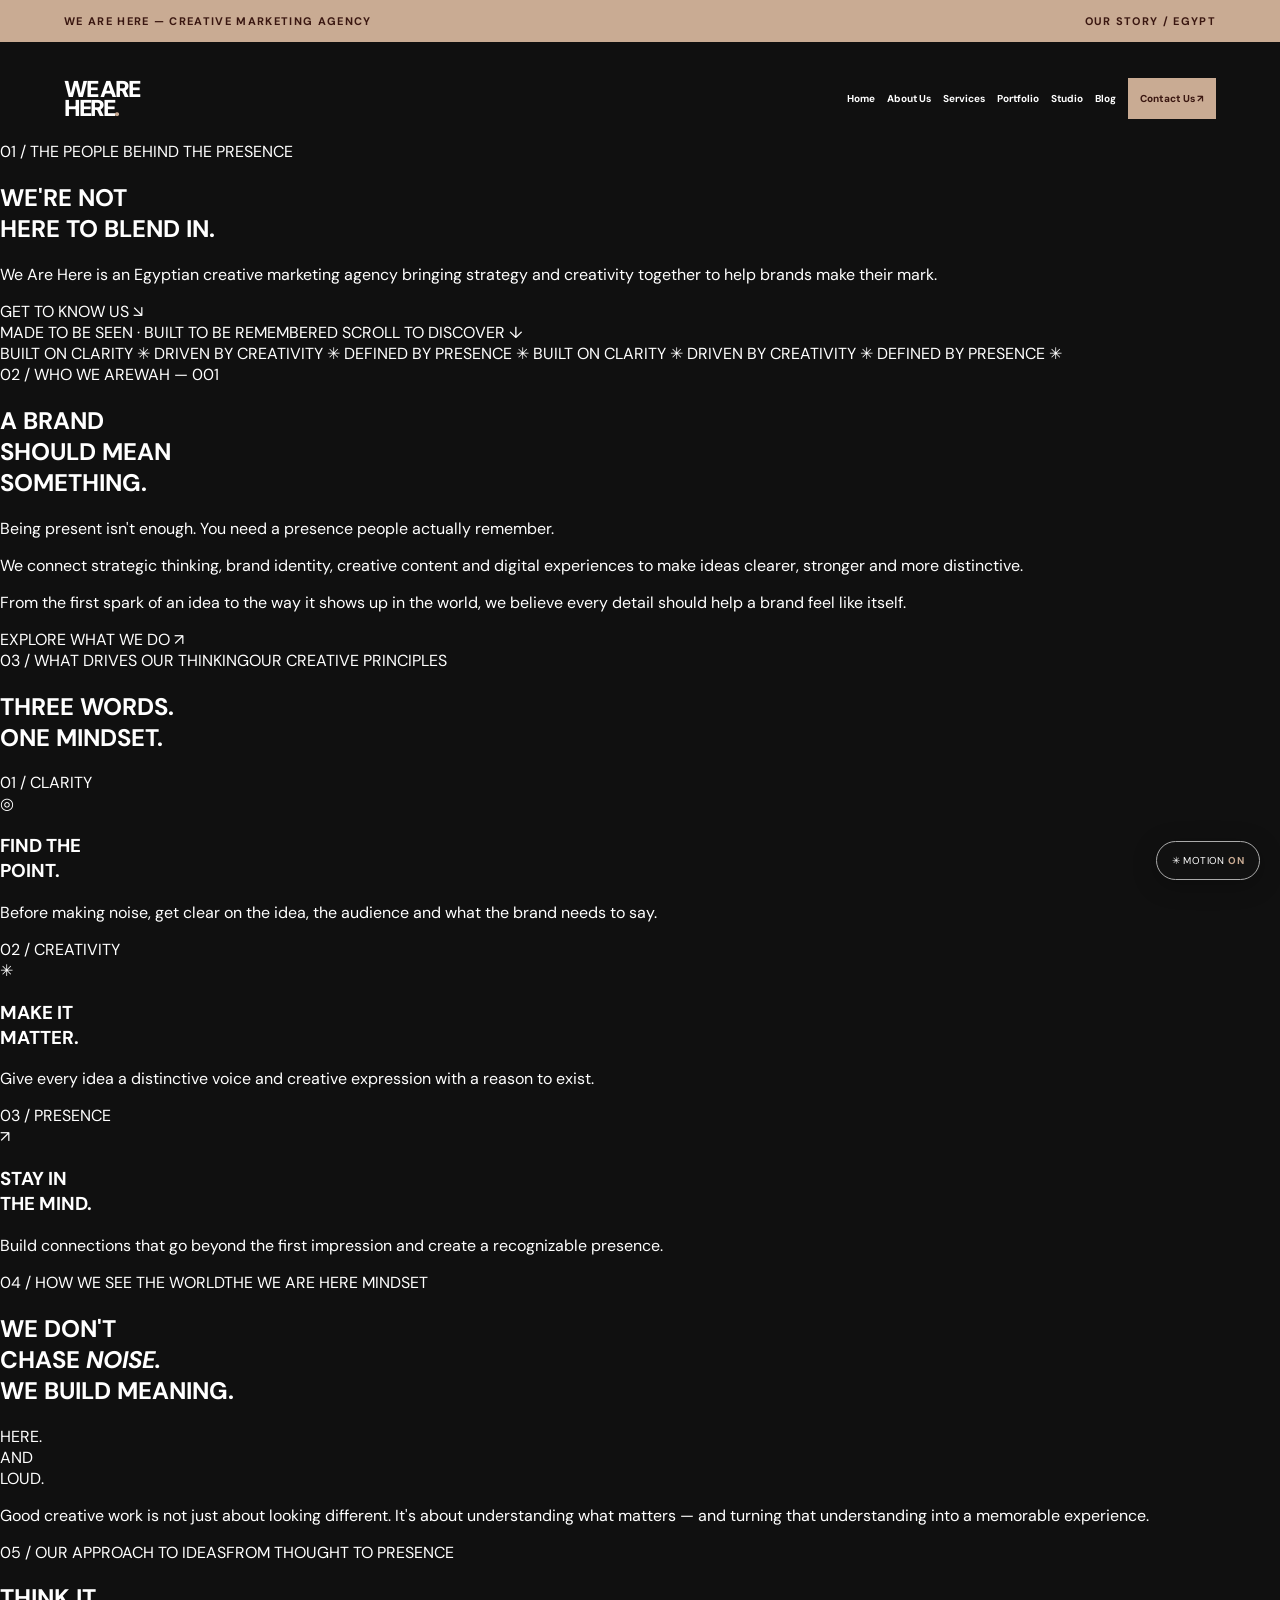
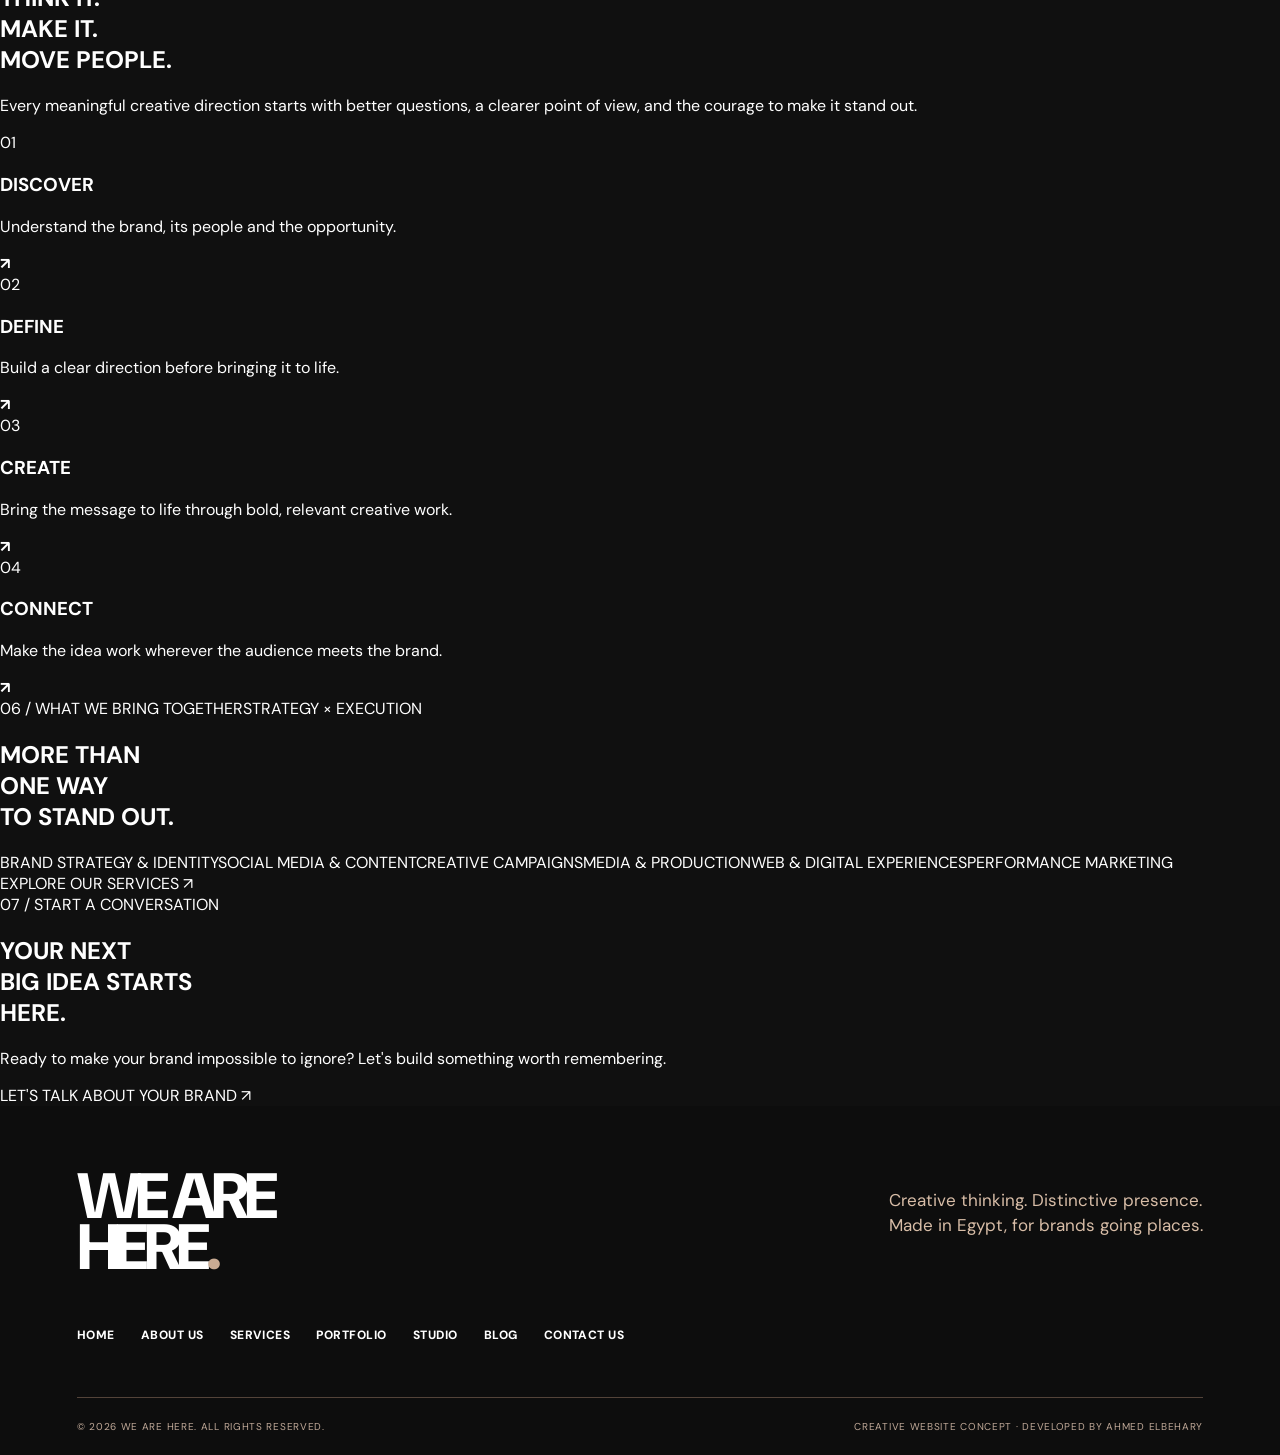
==== about.html @ d87ea589 "Create dedicated Bold About Us page with editorial story and clear calls to action" ====
<!doctype html>
<html lang="en">
<head>
 <meta charset="utf-8">
 <meta name="viewport" content="width=device-width,initial-scale=1">
 <meta name="theme-color" content="#3A1711">
 <meta name="description" content="Meet We Are Here, an Egyptian creative marketing agency built on clarity, driven by creativity and defined by presence. Discover our thinking and approach.">
 <meta property="og:type" content="website">
 <meta property="og:title" content="About We Are Here — Built to Make a Mark">
 <meta property="og:description" content="Ideas with clarity. Creativity with purpose. Presence that lasts.">
 <title>About Us — We Are Here Creative Agency</title>
 <link rel="canonical" href="https://ahmedelbehary-dev.github.io/we-are-here-concepts/about.html">
 <link rel="preconnect" href="https://fonts.googleapis.com">
 <link rel="preconnect" href="https://fonts.gstatic.com" crossorigin>
 <link href="https://fonts.googleapis.com/css2?family=Archivo+Black&family=DM+Sans:wght@400;500;600;700;800&family=Space+Grotesk:wght@400;500;600;700&display=swap" rel="stylesheet">
 <link rel="stylesheet" href="./style.css">
 <link rel="stylesheet" href="./brand.css">
 <link rel="stylesheet" href="./about.css">
</head>
<body>
 <main class="page b about-page" id="top">
  <div class="conceptbar"><span>WE ARE HERE — CREATIVE MARKETING AGENCY</span><span>OUR STORY / EGYPT</span></div>
  <nav class="site-nav" aria-label="Main navigation">
   <a class="wordmark" href="./" aria-label="We Are Here home">WE ARE<br>HERE<span>.</span></a>
   <button class="nav-toggle" type="button" aria-controls="primary-links" aria-expanded="false" aria-label="Open menu"><span></span><span></span><span></span></button>
   <div class="links" id="primary-links">
    <a href="./">Home</a><a class="active" aria-current="page" href="./about.html">About Us</a><a href="./#services">Services</a><a href="./#portfolio">Portfolio</a><a href="./#studio">Studio</a><a href="./#blog">Blog</a><a class="cta" href="./#contact">Contact Us ↗</a>
   </div>
  </nav>
  <section class="about-hero" aria-labelledby="about-heading">
   <div class="about-hero-noise" aria-hidden="true"></div>
   <div class="about-hero-orbit" aria-hidden="true"></div>
   <div class="about-hero-content">
    <span class="about-eyebrow">01 / THE PEOPLE BEHIND THE PRESENCE</span>
    <h1 id="about-heading">WE'RE NOT<br>HERE TO <span>BLEND IN.</span></h1>
    <div class="about-hero-foot"><p>We Are Here is an Egyptian creative marketing agency bringing strategy and creativity together to help brands make their mark.</p><a class="about-btn about-btn-dark" href="#who-we-are">GET TO KNOW US <span>↘</span></a></div>
   </div>
   <span class="about-side-note" aria-hidden="true">MADE TO BE SEEN · BUILT TO BE REMEMBERED</span>
   <span class="about-hero-scroll">SCROLL TO DISCOVER ↓</span>
  </section>
  <div class="about-marquee" aria-hidden="true"><div>BUILT ON CLARITY <span>✳</span> DRIVEN BY CREATIVITY <span>✳</span> DEFINED BY PRESENCE <span>✳</span> BUILT ON CLARITY <span>✳</span> DRIVEN BY CREATIVITY <span>✳</span> DEFINED BY PRESENCE <span>✳</span></div></div>
  <section class="about-intro about-pad" id="who-we-are" aria-labelledby="intro-heading">
   <div class="about-section-head"><span class="about-kicker">02 / WHO WE ARE</span><span class="about-index">WAH — 001</span></div>
   <div class="about-intro-grid">
    <h2 class="about-display about-reveal" id="intro-heading">A BRAND<br>SHOULD <span>MEAN</span><br>SOMETHING.</h2>
    <div class="about-intro-copy about-reveal">
     <p class="about-lead">Being present isn't enough. You need a presence people actually remember.</p>
     <p>We connect strategic thinking, brand identity, creative content and digital experiences to make ideas clearer, stronger and more distinctive.</p>
     <p>From the first spark of an idea to the way it shows up in the world, we believe every detail should help a brand feel like itself.</p>
     <a class="about-text-link" href="./#services">EXPLORE WHAT WE DO ↗</a>
    </div>
   </div>
  </section>
  <section class="about-values about-pad" aria-labelledby="values-heading">
   <div class="about-section-head"><span class="about-kicker">03 / WHAT DRIVES OUR THINKING</span><span class="about-index">OUR CREATIVE PRINCIPLES</span></div>
   <h2 class="about-display about-reveal" id="values-heading">THREE WORDS.<br><span>ONE MINDSET.</span></h2>
   <div class="about-values-grid">
    <article class="about-value about-reveal"><span class="about-value-num">01 / CLARITY</span><div class="about-value-symbol" aria-hidden="true">◎</div><h3>FIND THE<br>POINT.</h3><p>Before making noise, get clear on the idea, the audience and what the brand needs to say.</p></article>
    <article class="about-value about-reveal"><span class="about-value-num">02 / CREATIVITY</span><div class="about-value-symbol" aria-hidden="true">✳</div><h3>MAKE IT<br>MATTER.</h3><p>Give every idea a distinctive voice and creative expression with a reason to exist.</p></article>
    <article class="about-value about-reveal"><span class="about-value-num">03 / PRESENCE</span><div class="about-value-symbol" aria-hidden="true">↗</div><h3>STAY IN<br>THE MIND.</h3><p>Build connections that go beyond the first impression and create a recognizable presence.</p></article>
   </div>
  </section>
  <section class="about-statement about-pad" aria-labelledby="statement-heading">
   <div class="about-section-head"><span class="about-kicker">04 / HOW WE SEE THE WORLD</span><span class="about-index">THE WE ARE HERE MINDSET</span></div>
   <h2 class="about-display about-reveal" id="statement-heading">WE DON'T<br>CHASE <em>NOISE.</em><br>WE BUILD <span>MEANING.</span></h2>
   <div class="about-statement-bottom"><span class="about-statement-stamp" aria-hidden="true">HERE.<br>AND<br>LOUD.</span><p>Good creative work is not just about looking different. It's about understanding what matters — and turning that understanding into a memorable experience.</p></div>
  </section>
  <section class="about-approach about-pad" aria-labelledby="approach-heading">
   <div class="about-section-head"><span class="about-kicker">05 / OUR APPROACH TO IDEAS</span><span class="about-index">FROM THOUGHT TO PRESENCE</span></div>
   <div class="about-approach-top"><h2 class="about-display about-reveal" id="approach-heading">THINK IT.<br><span>MAKE IT.</span><br>MOVE PEOPLE.</h2><p class="about-reveal">Every meaningful creative direction starts with better questions, a clearer point of view, and the courage to make it stand out.</p></div>
   <div class="about-steps">
    <div class="about-step about-reveal"><span>01</span><h3>DISCOVER</h3><p>Understand the brand, its people and the opportunity.</p><b aria-hidden="true">↗</b></div>
    <div class="about-step about-reveal"><span>02</span><h3>DEFINE</h3><p>Build a clear direction before bringing it to life.</p><b aria-hidden="true">↗</b></div>
    <div class="about-step about-reveal"><span>03</span><h3>CREATE</h3><p>Bring the message to life through bold, relevant creative work.</p><b aria-hidden="true">↗</b></div>
    <div class="about-step about-reveal"><span>04</span><h3>CONNECT</h3><p>Make the idea work wherever the audience meets the brand.</p><b aria-hidden="true">↗</b></div>
   </div>
  </section>
  <section class="about-offer about-pad" aria-labelledby="offer-heading">
   <div class="about-section-head"><span class="about-kicker">06 / WHAT WE BRING TOGETHER</span><span class="about-index">STRATEGY × EXECUTION</span></div>
   <h2 class="about-display about-reveal" id="offer-heading">MORE THAN<br><span>ONE WAY</span><br>TO STAND OUT.</h2>
   <div class="about-services-list"><span>BRAND STRATEGY & IDENTITY</span><span>SOCIAL MEDIA & CONTENT</span><span>CREATIVE CAMPAIGNS</span><span>MEDIA & PRODUCTION</span><span>WEB & DIGITAL EXPERIENCES</span><span>PERFORMANCE MARKETING</span></div>
   <a class="about-text-link" href="./#services">EXPLORE OUR SERVICES ↗</a>
  </section>
  <section class="about-contact" id="contact" aria-labelledby="contact-heading">
   <span class="about-kicker">07 / START A CONVERSATION</span>
   <h2 class="about-display about-reveal" id="contact-heading">YOUR NEXT<br>BIG IDEA <span>STARTS</span><br>HERE.</h2>
   <p>Ready to make your brand impossible to ignore? Let's build something worth remembering.</p>
   <a class="about-btn" href="./#contact">LET'S TALK ABOUT YOUR BRAND ↗</a>
  </section>
  <footer class="site-footer">
   <div class="footer-top"><a class="wordmark" href="./">WE ARE<br>HERE<span>.</span></a><p>Creative thinking. Distinctive presence.<br>Made in Egypt, for brands going places.</p></div>
   <div class="footer-links"><a href="./">Home</a><a href="./about.html">About Us</a><a href="./#services">Services</a><a href="./#portfolio">Portfolio</a><a href="./#studio">Studio</a><a href="./#blog">Blog</a><a href="./#contact">Contact Us</a></div>
   <div class="footer-bottom"><span>© 2026 WE ARE HERE. ALL RIGHTS RESERVED.</span><span>CREATIVE WEBSITE CONCEPT · DEVELOPED BY AHMED ELBEHARY</span></div>
  </footer>
 </main>
 <div id="about-progress" aria-hidden="true"></div>
 <button class="presenter about-motion" id="motion" type="button" aria-pressed="true">✳ MOTION <strong>ON</strong></button>
 <script type="module" src="./about.js"></script>
</body>
</html>
---- style.css ----
:root{font-family:'DM Sans',sans-serif;color:#121212;background:#e9e9e5;scroll-behavior:smooth}*{box-sizing:border-box}body{margin:0;overflow-x:hidden}button,a{font:inherit}button{cursor:pointer}a{color:inherit;text-decoration:none}::selection{background:#b8ff42;color:#121212}.switcher{position:fixed;z-index:100;top:16px;left:50%;transform:translateX(-50%);display:flex;align-items:center;gap:5px;padding:6px;background:rgba(10,10,10,.88);color:white;border:1px solid rgba(255,255,255,.15);box-shadow:0 12px 40px #0004;border-radius:999px;backdrop-filter:blur(18px);max-width:calc(100% - 18px)}.switcher button{border:0;background:transparent;color:#d9d9d9;border-radius:50px;padding:11px 16px;font-size:12px;font-weight:700;white-space:nowrap;transition:all .3s}.switcher button.active{background:#c1ff5a;color:#111}.switcher .label{font-size:10px;letter-spacing:.08em;padding:0 12px;color:#aaa;border-right:1px solid #555}.intro{position:fixed;z-index:200;inset:0;background:#101010;color:#fff;display:flex;align-items:center;justify-content:center;flex-direction:column;gap:15px;animation:introExit .7s ease 1.5s forwards;pointer-events:none}.intro strong{font:clamp(32px,7vw,90px) 'Archivo Black';letter-spacing:-.08em;animation:introPop 1s both}.intro small{letter-spacing:.4em;font-size:10px}@keyframes introPop{from{transform:scale(.65);filter:blur(20px);opacity:0}to{transform:scale(1);filter:blur(0);opacity:1}}@keyframes introExit{to{opacity:0;visibility:hidden}}.page{min-height:100vh;overflow:hidden}.conceptbar{display:flex;justify-content:space-between;gap:12px;align-items:center;padding:14px 5%;font-size:11px;letter-spacing:.12em;font-weight:700}.page nav{display:flex;align-items:center;justify-content:space-between;padding:36px 5% 22px;position:relative;z-index:4}.wordmark{font-weight:900;line-height:.82;letter-spacing:-.085em;font-size:23px}.links{display:flex;gap:28px;align-items:center;font-size:12px;font-weight:700}.links a:hover{text-decoration:underline;text-underline-offset:6px}.cta{display:inline-flex;align-items:center;justify-content:center;border:1px solid currentColor;padding:15px 22px;font-size:12px;font-weight:800;gap:30px;transition:transform .25s,background .25s,color .25s}.cta:hover{transform:translateY(-4px)}.tag{font-weight:800;font-size:11px;letter-spacing:.15em;text-transform:uppercase}.scrollnote{font-size:11px;font-weight:700;letter-spacing:.16em}.reveal{opacity:0;transform:translateY(54px);transition:opacity .85s cubic-bezier(.2,.7,.2,1),transform .85s cubic-bezier(.2,.7,.2,1)}.reveal.visible{opacity:1;transform:translateY(0)}.section-pad{padding:95px 6%}.section-head{display:flex;align-items:end;justify-content:space-between;gap:25px;margin-bottom:45px}.section-head h2{margin:10px 0 0;font-size:clamp(40px,6.5vw,106px);line-height:.92;letter-spacing:-.07em}.cardpic{display:block;object-fit:cover;width:100%;height:100%;transition:transform .8s cubic-bezier(.2,.7,.2,1),filter .6s}.imagewrap{overflow:hidden;position:relative}.imagewrap:hover .cardpic{transform:scale(1.09)}.subline{font-size:clamp(16px,2vw,23px);line-height:1.5;max-width:620px}.concept-footer{display:flex;justify-content:space-between;align-items:center;flex-wrap:wrap;gap:12px;padding:25px 6%;font-size:11px;border-top:1px solid currentColor}.nextbox{display:flex;align-items:center;justify-content:space-between;gap:20px;padding:90px 6%;flex-wrap:wrap}.nextbox h2{font-size:clamp(44px,8vw,130px);letter-spacing:-.075em;line-height:.94;margin:0}.tilt{transition:transform .3s ease;transform-style:preserve-3d}.motion-note{padding:12px 16px;font-size:11px;letter-spacing:.02em}.cursor{pointer-events:none;position:fixed;z-index:90;width:22px;height:22px;border-radius:50%;border:1px solid;transform:translate(-50%,-50%);transition:width .2s,height .2s,background .2s;mix-blend-mode:difference;color:#fff;opacity:0}.cursor.on{opacity:1}.cursor.big{width:68px;height:68px;background:#fff3}.b{background:#111;color:white}.b .conceptbar{background:#bbff58;color:#121212}.b nav{background:#111}.b .hero{background:#bbff58;color:#101010;min-height:730px;position:relative;display:flex;align-items:center;justify-content:center;flex-direction:column;overflow:hidden;text-align:center;padding:100px 6% 85px}.b .eyebrow{font-size:12px;font-weight:800;letter-spacing:.3em;margin:0 0 35px}.b .hero h1{font-family:'Archivo Black';font-size:clamp(74px,15.1vw,265px);letter-spacing:-.105em;line-height:.76;margin:0;position:relative;z-index:2}.b .hero h1 span{display:block;transition:transform .2s;will-change:transform}.b .hero h1 span:nth-child(2){-webkit-text-stroke:3px #101010;color:transparent}.b .hero p{font-weight:700;font-size:clamp(14px,1.8vw,21px);margin:38px auto 25px;max-width:600px}.b .sticker{position:absolute;background:#101010;color:#bbff58;padding:18px 25px;transform:rotate(-17deg);font-weight:900;left:3%;top:26%;z-index:3;box-shadow:10px 10px 0 #fff}.b .circle{position:absolute;right:-4%;bottom:-19%;width:320px;height:320px;border:30px solid #111;border-radius:50%;animation:spin 22s linear infinite}.b .marquee{overflow:hidden;background:#fff;color:#111;padding:20px 0;white-space:nowrap;font:25px 'Archivo Black';transform:rotate(-1.5deg) scale(1.02);position:relative;z-index:3}.b .marquee .track{display:inline-block;animation:marquee 21s linear infinite}.b .marquee i{font-style:normal;color:#8da93f;padding:0 20px}.b .manifesto{min-height:530px;display:flex;flex-direction:column;justify-content:center}.b .manifesto h2{font:clamp(50px,9vw,145px)/.96 'Archivo Black';letter-spacing:-.085em;margin:20px 0 0}.b .lime{color:#bbff58}.b .workgrid{display:grid;grid-template-columns:1.15fr 1fr;gap:22px}.b .project{min-height:450px;position:relative;background:#333}.b .project:nth-child(2){margin-top:90px}.b .project .imagewrap{height:390px}.b .project h3{font-size:25px;margin:15px 0 5px}.b .project p{font-size:12px;color:#bbb}.b .project:nth-child(2) .imagewrap{background:#fd7642}.b .services{background:#bbff58;color:#111}.b .service{display:flex;align-items:center;border-bottom:2px solid #111;gap:25px;padding:30px 0;transition:padding .3s,background .3s}.b .service:hover{padding-left:30px;background:#111;color:#bbff58}.b .service span{font-size:13px}.b .service h3{font:clamp(30px,6vw,82px) 'Archivo Black';letter-spacing:-.075em;margin:0;flex:1}.b .service b{font-size:30px}.b .nextbox{background:#bbff58;color:#111}.b .cta{background:#111;color:#bbff58;border-color:#111}.b .cta:hover{background:white;color:#111}.p{background:#e8e2d8;color:#26231f}.p .conceptbar{background:#ded6c9}.p nav{padding-top:38px}.p .wordmark{font-family:'Playfair Display';font-weight:600;font-size:26px;letter-spacing:-.05em}.p .cta{border-radius:40px;background:#282724;color:#fff}.p .hero{min-height:790px;padding:80px 6%;position:relative;display:grid;grid-template-columns:1fr .87fr;align-items:center;gap:5vw}.p .hero .hero-copy{z-index:3}.p .hero h1{font:clamp(65px,9vw,150px)/.91 'Playfair Display';letter-spacing:-.075em;margin:24px 0}.p .hero h1 em{font-weight:500;color:#c35a35}.p .hero-art{position:relative;height:590px}.p .hero-art img{width:86%;height:85%;object-fit:cover;filter:saturate(.68);position:absolute;right:1%;top:6%;border-radius:48% 48% 2% 2%;animation:floaty 7s ease-in-out infinite}.p .hero-art .orb{position:absolute;width:190px;height:190px;border-radius:50%;background:#c4643c;left:-10%;bottom:0%;mix-blend-mode:multiply;animation:floaty 5s ease-in-out infinite reverse}.p .hero-art .outline{position:absolute;border:1px solid #9a624f;border-radius:50%;width:300px;height:300px;right:-3%;top:-4%}.p .hero p{max-width:390px;line-height:1.7}.p .section-head h2,.p .nextbox h2{font-family:'Playfair Display';font-weight:500;letter-spacing:-.055em}.p .services{background:#262521;color:#f4ece0}.p .servicegrid{display:grid;grid-template-columns:repeat(2,1fr);gap:1px;background:#777}.p .service{padding:65px 30px;background:#262521;min-height:250px;transition:background .35s}.p .service:hover{background:#54402f}.p .service span{color:#dd8d6b;font-size:12px}.p .service h3{font:clamp(36px,4vw,65px) 'Playfair Display';margin:35px 0 13px}.p .workgrid{display:grid;grid-template-columns:repeat(3,1fr);gap:20px}.p .project .imagewrap{height:440px}.p .project:nth-child(2){margin-top:75px}.p .project:nth-child(3){margin-top:145px}.p .project h3{font:34px 'Playfair Display';margin:15px 0 7px}.p .project p{font-size:12px;color:#765c51}.p .process{background:#d5c6b4}.p .steps{display:grid;grid-template-columns:repeat(4,1fr);gap:20px}.p .step{border-top:1px solid #5d5448;padding-top:20px}.p .step h3{font:36px 'Playfair Display'}.p .step p{font-size:13px;line-height:1.6}.p .nextbox{background:#292823;color:white}.p .nextbox h2 em{color:#d69d82}.p .nextbox .cta{background:#df916e;color:#201d19}.c{background:#f4f1df;color:#182fa6;font-family:'Space Grotesk',sans-serif}.c .conceptbar{background:#ff7b46;color:#1429a2}.c nav .wordmark{font-family:'Archivo Black';font-size:24px;transform:rotate(-4deg)}.c .cta{border-radius:50px;background:#ff7943;color:#1429a2;border:2px solid #1429a2;box-shadow:5px 5px 0 #1429a2}.c .hero{min-height:790px;position:relative;overflow:hidden;background:#f4f1df;display:flex;align-items:center;justify-content:center;flex-direction:column;padding:130px 5% 90px;text-align:center}.c .hero:before{content:'';position:absolute;width:500px;height:500px;background:#ff7643;border-radius:50%;top:5%;left:-11%;animation:floaty 8s ease-in-out infinite}.c .hero h1{position:relative;z-index:2;font:clamp(75px,12.5vw,225px)/.82 'Archivo Black';letter-spacing:-.105em;margin:0;transform:rotate(-3deg);text-shadow:9px 9px 0 #ffb548}.c .hero h1 span{color:#ff7541;text-shadow:8px 8px 0 #1429a2}.c .hero p{font-size:18px;max-width:500px;margin:42px 0;position:relative;z-index:2;font-weight:600}.c .blob{position:absolute;width:160px;height:160px;border-radius:45% 55% 60% 40%;background:#c4ff51;right:3%;top:19%;border:5px solid #1429a2;animation:wiggle 8s ease-in-out infinite}.c .burst{position:absolute;font-size:clamp(90px,12vw,200px);color:#fe7445;bottom:1%;right:10%;animation:spin 19s linear infinite}.c .marquee{background:#1429a2;color:#faffbd;white-space:nowrap;overflow:hidden;padding:20px 0;font:25px 'Archivo Black';transform:rotate(2deg) scale(1.03)}.c .marquee .track{display:inline-block;animation:marquee 15s linear infinite}.c .work{background:#ff7643}.c .section-head h2{font-family:'Archivo Black';font-size:clamp(48px,7vw,110px)}.c .workgrid{display:grid;grid-template-columns:repeat(2,1fr);gap:22px}.c .project{background:#f3edce;border:3px solid #172ca4;box-shadow:9px 9px 0 #172ca4;padding:12px;transition:transform .35s}.c .project:hover{transform:rotate(2deg) translateY(-8px)}.c .project:nth-child(2){margin-top:65px}.c .project .imagewrap{height:350px}.c .project h3{font-size:29px;margin:14px 4px 5px}.c .project p{font-size:12px;margin:4px}.c .services{background:#d1ff5c}.c .servicegrid{display:grid;grid-template-columns:repeat(3,1fr);gap:20px}.c .service{border:3px solid #1429a2;border-radius:150px 150px 22px 22px;min-height:300px;text-align:center;padding:55px 17px 22px;background:#faf1da;transition:transform .4s}.c .service:hover{transform:translateY(-20px) rotate(-4deg)}.c .service span{font-size:45px}.c .service h3{font:clamp(21px,3vw,36px) 'Archivo Black';letter-spacing:-.04em}.c .lab{background:#1429a2;color:#fff}.c .lab h2{font:clamp(45px,7vw,100px)/.94 'Archivo Black';letter-spacing:-.07em}.c .labtool{display:grid;grid-template-columns:1fr 1fr;gap:35px;align-items:center}.c .poster{display:flex;align-items:center;justify-content:center;aspect-ratio:1.15;background:#ff7541;color:#1429a2;border-radius:15px;border:8px solid #f8f2d3;font:clamp(30px,5vw,75px)/.9 'Archivo Black';text-align:center;transform:rotate(-4deg);transition:background .4s,color .4s,transform .5s}.c .poster:hover{transform:rotate(2deg) scale(1.03)}.c .palette{display:flex;gap:12px;flex-wrap:wrap}.c .palette button{width:46px;height:46px;border:3px solid white;border-radius:50%;box-shadow:0 0 0 1px #333}.c .nextbox{background:#ff7643}.c .nextbox h2{font-family:'Archivo Black'}.c .nextbox .cta{background:#1429a2;color:white;box-shadow:6px 6px 0 #fff}@keyframes spin{to{transform:rotate(360deg)}}@keyframes floaty{50%{transform:translateY(-25px) rotate(4deg)}}@keyframes wiggle{50%{transform:rotate(35deg) scale(1.1)}}@keyframes marquee{to{transform:translateX(-50%)}}.image-label{position:absolute;top:15px;left:15px;background:#fff;color:#111;padding:8px 12px;font-size:10px;font-weight:800;letter-spacing:.1em}.presenter{position:fixed;right:20px;bottom:20px;z-index:110;background:#111;color:#fff;padding:12px 15px;border:1px solid #aaa;border-radius:50px;font-size:10px;letter-spacing:.04em;box-shadow:0 5px 25px #0004}.presenter strong{color:#b8ff42}.reduced .reveal{opacity:1;transform:none}.reduced *{animation:none!important;transition:none!important}@media(max-width:750px){.switcher{top:8px}.switcher .label{display:none}.switcher button{font-size:10px;padding:10px 9px}.page nav{padding-top:75px}.links{gap:11px}.links a:not(.cta){display:none}.section-pad{padding:65px 5%}.section-head{display:block}.hero{min-height:620px!important}.b .hero{min-height:650px!important}.b .sticker{top:18%;left:4%;font-size:10px;padding:11px}.b .circle{width:160px;height:160px;border-width:15px}.b .workgrid,.c .workgrid,.p .workgrid,.p .hero,.c .labtool{grid-template-columns:1fr}.b .project:nth-child(2),.c .project:nth-child(2),.p .project:nth-child(2),.p .project:nth-child(3){margin-top:0}.b .project .imagewrap,.c .project .imagewrap{height:300px}.p .hero{padding-top:80px}.p .hero-art{height:360px}.p .hero-art img{left:10%;right:auto;width:80%}.p .servicegrid,.p .steps{grid-template-columns:1fr 1fr}.p .service{min-height:200px;padding:30px 15px}.p .project .imagewrap{height:290px}.c .servicegrid{grid-template-columns:1fr}.c .service{min-height:190px;border-radius:120px 120px 20px 20px}.c .hero:before{width:220px;height:220px}.c .burst{right:0;bottom:6%}.c .blob{width:95px;height:95px}.presenter{bottom:8px;right:8px;font-size:9px}.cursor{display:none}}@media(prefers-reduced-motion:reduce){*,*:before,*:after{scroll-behavior:auto!important;animation-duration:.01ms!important;animation-iteration-count:1!important;transition-duration:.01ms!important}.reveal{opacity:1;transform:none}.intro{display:none}}


/* 04 — Immersive Dimension */
.d{background:#070912;color:#f3f5ff;font-family:'Space Grotesk',sans-serif}.d .conceptbar{background:#bbf7ef;color:#0b1224}.d nav{position:relative;z-index:10}.d .wordmark{font-family:'Archivo Black';letter-spacing:-.08em}.d .cta{background:#bbf7ef;color:#09111c;border-color:#bbf7ef;border-radius:99px}.d .hero{min-height:810px;height:min(900px,92svh);position:relative;display:flex;align-items:center;padding:8% 7%;isolation:isolate;overflow:hidden;background:radial-gradient(ellipse at 70% 42%,#18315c 0%,#0b1022 40%,#070912 78%)}#dimension-canvas{position:absolute;inset:0;width:100%;height:100%;display:block;z-index:0;touch-action:pan-y}.dimension-glow{position:absolute;inset:0;z-index:1;pointer-events:none;background:linear-gradient(90deg,rgba(7,9,18,.92) 0%,rgba(7,9,18,.55) 41%,transparent 78%)}.dimension-copy{position:relative;z-index:2;max-width:900px;pointer-events:none}.dimension-copy .cta{pointer-events:auto}.d .hero h1{font:clamp(62px,9vw,160px)/.89 'Archivo Black',sans-serif;letter-spacing:-.09em;margin:24px 0;text-shadow:0 8px 40px #0007}.d .hero h1 em{font-style:normal;color:#bbf7ef}.d .hero h1 span{color:#b99cff}.d .hero p{font-size:clamp(15px,1.6vw,21px);line-height:1.5;max-width:470px;margin-bottom:32px;color:#c7d4e8}.dimension-hint{position:absolute;bottom:40px;right:6%;z-index:2;font-size:11px;letter-spacing:.16em;color:#c1d8ef}.dimension-hint span{font-size:25px}.dimension-ticker{overflow:hidden;white-space:nowrap;background:#bbf7ef;color:#08111b;padding:16px 0;font:22px 'Archivo Black'}.dimension-ticker .track{display:inline-block;animation:marquee 19s linear infinite}.dimension-statement{background:#b99cff;color:#0b1020;min-height:550px}.dimension-statement h2{font:clamp(55px,9vw,142px)/.93 'Archivo Black';letter-spacing:-.085em;margin:35px 0}.dimension-statement h2 i{color:#f4fffc;font-style:normal}.dimension-statement p{max-width:600px;font-size:22px}.d .section-head h2,.dimension-services h2{font:clamp(50px,8vw,120px)/.93 'Archivo Black';letter-spacing:-.075em}.dimension-work{display:grid;grid-template-columns:1fr 1fr;gap:30px}.dimension-card:nth-child(2){margin-top:100px}.dimension-card-art{height:440px;position:relative;overflow:hidden;border:1px solid #586e98;display:flex;flex-direction:column;justify-content:space-between;padding:30px;isolation:isolate}.art-one{background:radial-gradient(circle at 60% 45%,#7456bd,#162957 60%,#0b152f)}.art-two{background:radial-gradient(circle at 50% 45%,#7a72b0,#1b3450 65%,#0a1b2b)}.dimension-card-art>span{font-size:12px;letter-spacing:.2em}.dimension-card-art strong{font:clamp(35px,5vw,78px)/.92 'Archivo Black';letter-spacing:-.08em;z-index:2}.dimension-card h3{font-size:30px;margin-bottom:4px}.dimension-card p{color:#9faec7}.holo-orb{width:250px;height:250px;position:absolute;top:10%;right:5%;border-radius:40% 60% 55% 45%;background:conic-gradient(from 30deg,#bbf7ef,#a38df5,#ed99d8,#6cfff0,#bbf7ef);filter:drop-shadow(0 0 45px #b99cffaa);animation:dimension-float 7s ease-in-out infinite alternate}.holo-ring{width:280px;height:280px;position:absolute;right:7%;top:9%;border:40px ridge #bbf7ef;border-radius:50%;box-shadow:0 0 55px #9df8f5aa,inset 0 0 35px #a47dff;animation:dimension-turn 9s linear infinite}.dimension-services{background:#bbf7ef;color:#0b1325}.dimension-services h2{margin:35px 0 70px}.dimension-service-list>div{display:flex;align-items:center;gap:30px;border-top:2px solid #0b1325;padding:24px 0;font:clamp(20px,4vw,56px) 'Archivo Black';letter-spacing:-.055em;transition:padding .3s,background .3s}.dimension-service-list>div:hover{padding-left:25px;background:#a5d9d3}.dimension-service-list span{font:13px 'DM Sans'}.dimension-service-list b{margin-left:auto}.d .nextbox{background:#b99cff;color:#0b1325}.d .nextbox h2{font-family:'Archivo Black'}.d .nextbox .cta{background:#0b1325;color:#fff}.d .concept-footer{color:#b9c4d8}@keyframes dimension-float{to{transform:translateY(-40px) rotate(50deg) scale(1.1);border-radius:55% 45% 40% 60%}}@keyframes dimension-turn{to{transform:rotateY(360deg) rotateZ(360deg)}}@media(max-width:760px){.switcher{max-width:calc(100% - 8px);gap:0;padding:4px}.switcher button{padding:10px 7px;font-size:9px}.d .hero{height:auto;min-height:690px!important;padding:120px 6% 80px}.d .hero h1{font-size:clamp(53px,12vw,95px)}.dimension-glow{background:linear-gradient(90deg,#070912c9,transparent)}.dimension-hint{bottom:20px;left:6%;right:auto;font-size:9px}.dimension-work{grid-template-columns:1fr}.dimension-card:nth-child(2){margin-top:0}.dimension-card-art{height:340px}.dimension-statement p{font-size:17px}}@media(prefers-reduced-motion:reduce){.holo-orb,.holo-ring,.dimension-ticker .track{animation:none!important}}

/* Design Lab 05 link */
.switcher .lab-five{display:inline-flex;align-items:center;justify-content:center;border-radius:99px;padding:12px 15px;background:#ff91c3;color:#17103b;font-size:11px;font-weight:900;white-space:nowrap;text-decoration:none;transition:transform .2s,background .2s}.switcher .lab-five:hover{background:#e8ff65;transform:translateY(-2px)}@media(max-width:760px){.switcher{flex-wrap:wrap;border-radius:22px;justify-content:center}.switcher .lab-five{padding:9px 10px;font-size:9px}}
---- brand.css ----
/* WE ARE HERE / OFFICIAL BOLD DIRECTION — brand palette from supplied logo
   Black #000000 · Deep Brown #3A1711 · Warm Beige #C9AB93 · White #FFFFFF
   All inherited Bold typography, layout geometry and animation classes remain intact.
*/
:root{--brand-black:#000;--brand-brown:#3a1711;--brand-beige:#c9ab93;--brand-white:#fff}
html{scroll-padding-top:90px}
body{background:#101010}
.b{background:#101010;color:#fff}
.b .conceptbar{background:var(--brand-beige);color:var(--brand-brown)}
.b .wordmark span{color:var(--brand-beige)!important}
.b nav{position:relative;z-index:12;background:#101010}
.b .site-nav .links{gap:clamp(10px,1.5vw,27px)}
.b .site-nav .links>a:not(.cta){white-space:nowrap;font-size:clamp(10px,.81vw,13px)}
.b .site-nav .links>a:hover{color:var(--brand-beige)}
.b .site-nav .links>.cta{background:var(--brand-beige);color:var(--brand-brown);border-color:var(--brand-beige);white-space:nowrap;padding:14px 18px}
.b .site-nav .links>.cta:hover{color:#fff;background:var(--brand-brown);border-color:var(--brand-beige)}
.nav-toggle{display:none}
.b .hero{background:var(--brand-beige);color:var(--brand-brown)}
.b .hero h1{font-size:clamp(67px,13.1vw,245px);white-space:nowrap}
.b .hero h1>span{display:block}
.b .hero h1 span:nth-child(2){color:inherit;-webkit-text-stroke:0}
.b .hero h1>span:nth-child(2),.b .hero h1>span:nth-child(2) .motion-letter{color:transparent;-webkit-text-stroke:3px var(--brand-brown)}
.b .hero h1 .motion-letter{display:inline-block!important}
.b .hero .sticker{background:var(--brand-brown);color:var(--brand-beige);box-shadow:10px 10px 0 #fff}
.b .hero .circle{border-color:var(--brand-brown)}
.b .hero .cta{background:var(--brand-brown);color:var(--brand-beige);border-color:var(--brand-brown)}
.b .hero .cta:hover{color:var(--brand-brown);background:#fff}
.b .marquee{background:#fff;color:var(--brand-brown)}
.b .marquee i{color:var(--brand-beige)}
.b .lime{color:var(--brand-beige)}
.b .manifesto{min-height:560px}
.b .manifesto .subline{max-width:800px}
.section-link{margin-top:22px;display:inline-flex;align-self:flex-start;color:var(--brand-beige);border-bottom:1px solid;padding-bottom:7px;font-weight:800;font-size:12px;letter-spacing:.13em}
.b .portfolio-section{background:#111}
.b .portfolio-section .workgrid{grid-template-columns:1.15fr 1fr;row-gap:60px}
.b .portfolio-section .project{background:transparent;min-height:auto}
.b .project h3{color:#fff}
.b .project p{color:var(--brand-beige)}
.b .portfolio-note{color:#b7a49a;font-size:12px;margin-top:36px;letter-spacing:.02em}
.b .project .image-label{background:var(--brand-beige);color:var(--brand-brown)}
.b .services{background:var(--brand-beige);color:var(--brand-brown)}
.b .services .section-head .subline{max-width:420px}
.b .services .service{border-color:var(--brand-brown);display:grid;grid-template-columns:35px minmax(0,1fr) minmax(140px,260px) 40px;gap:18px;min-height:120px}
.b .services .service:hover{background:var(--brand-brown);color:var(--brand-beige);padding-left:22px}
.b .services .service h3{font-size:clamp(24px,4vw,62px)}
.b .services .service p{font-size:13px;font-weight:600;line-height:1.6;margin:0;max-width:245px}
.b .services .service b{font-size:25px;text-align:right}
.b .studio{background:#111;color:#fff;overflow:hidden}
.b .studio .section-head h2,.b .journal .section-head h2{font-family:'Archivo Black';font-size:clamp(43px,6.5vw,105px);line-height:.93;letter-spacing:-.075em}
.studio-grid{display:grid;grid-template-columns:1.22fr .78fr;gap:6%;align-items:center}
.studio-stage{background:var(--brand-beige);min-height:630px;display:flex;justify-content:center;flex-direction:column;position:relative;overflow:hidden;color:var(--brand-brown);padding:65px 40px;isolation:isolate;cursor:crosshair}
.studio-stage>strong{font:clamp(52px,6.2vw,115px)/.91 'Archivo Black';letter-spacing:-.085em;position:relative;z-index:3;transform:translate(var(--hover-x,0px),var(--hover-y,0px)) rotate(-3deg);transition:transform .25s ease-out;pointer-events:none}
.studio-stage>strong em{font-style:normal;color:transparent;-webkit-text-stroke:2px var(--brand-brown)}
.studio-orbit{position:absolute;z-index:1;border:25px solid var(--brand-brown);border-radius:50%;width:380px;height:380px;right:-70px;top:0;animation:spin 18s linear infinite}
.studio-orbit.orbit-two{border:9px solid white;width:480px;height:480px;right:-180px;top:25%;animation-direction:reverse}
.studio-stamp{font:800 15px 'Archivo Black';line-height:1.1;position:absolute;z-index:4;top:8%;right:6%;padding:16px;background:#fff;color:var(--brand-brown);transform:rotate(16deg);box-shadow:7px 7px 0 var(--brand-brown)}
.studio-stage[data-mood=editorial]{background:#eee5da}
.studio-stage[data-mood=editorial]>strong{letter-spacing:-.09em;transform:translate(var(--hover-x,0px),var(--hover-y,0px)) rotate(2deg)}
.studio-stage[data-mood=pulse]{background:var(--brand-brown);color:var(--brand-beige)}
.studio-stage[data-mood=pulse]>strong em{color:transparent;-webkit-text-stroke:2px var(--brand-beige)}
.studio-stage[data-mood=pulse] .studio-orbit{border-color:var(--brand-beige);animation-duration:3.5s}
.studio-intro h3{font:clamp(32px,4.2vw,58px)/1 'Archivo Black';letter-spacing:-.07em;margin:25px 0}
.studio-intro>p{color:#c4b6aa;font-size:16px;line-height:1.75}
.studio-modes{display:flex;gap:9px;flex-wrap:wrap;margin-top:28px}
.studio-modes button{border:1px solid var(--brand-beige);background:transparent;color:var(--brand-beige);border-radius:100px;padding:13px 18px;font-size:11px;font-weight:800;letter-spacing:.08em}
.studio-modes button.selected,.studio-modes button:hover{background:var(--brand-beige);color:var(--brand-brown)}
.studio-hint{font-size:10px!important;letter-spacing:.15em;padding-top:19px}
.b .journal{background:#1d1411;color:#fff}
.journal-grid{display:grid;grid-template-columns:repeat(3,minmax(0,1fr));gap:17px}
.journal-card{border:1px solid #7c5945;background:#291a15;padding:32px;min-height:330px;display:flex;flex-direction:column;transition:transform .35s,background .35s}
.journal-card:hover{transform:translateY(-12px);background:#3a1711}
.journal-card .tag{color:var(--brand-beige)}
.journal-card h3{font:clamp(24px,2.6vw,41px)/1.1 'Archivo Black';letter-spacing:-.06em;margin:36px 0 14px}
.journal-card p{color:#ddcfc3;line-height:1.6;font-size:14px}
.journal-status{margin-top:auto;border-top:1px solid #7c5945;padding-top:18px;color:var(--brand-beige);font-size:11px;font-weight:800;letter-spacing:.1em}
.b .nextbox{background:var(--brand-brown);color:#fff;min-height:410px}
.b .nextbox .tag{color:var(--brand-beige)}
.b .nextbox .contact-heading p{max-width:580px;font-size:16px;line-height:1.7;color:#e6d5ca}
.b .nextbox .cta{background:var(--brand-beige);color:var(--brand-brown);border-color:var(--brand-beige)}
.b .nextbox .cta:hover{background:#fff;color:var(--brand-brown)}
.b .site-footer{background:#0d0d0d;color:white;padding:65px 6% 22px}
.footer-top{display:flex;align-items:start;justify-content:space-between;gap:24px}
.footer-top .wordmark{font-size:clamp(45px,5vw,90px);line-height:.8}
.footer-top p{font-size:17px;color:#d8bda7;line-height:1.5;max-width:320px}
.footer-links{display:flex;flex-wrap:wrap;gap:26px;padding:54px 0;border-bottom:1px solid #534339}
.footer-links a{font-size:12px;text-transform:uppercase;font-weight:800;letter-spacing:.04em}
.footer-links a:hover{color:var(--brand-beige)}
.footer-bottom{display:flex;justify-content:space-between;gap:20px;padding-top:22px;font-size:10px;letter-spacing:.07em;color:#c0a998}
.motion-burst{background:var(--brand-beige)!important;color:var(--brand-brown)!important}
.motion-progress{background:var(--brand-beige)}
.motion-toast{background:var(--brand-brown);color:var(--brand-beige)}
.presenter strong{color:var(--brand-beige)}
@media(max-width:1300px){
 .b .site-nav .links{gap:12px}
 .b .site-nav .links>a:not(.cta){font-size:10px}
 .b .site-nav .links>.cta{font-size:10px;padding:13px 11px}
 .b .service h3{font-size:clamp(25px,3.4vw,48px)}
}
@media(max-width:960px){
 .b .site-nav{padding-top:27px}
 .nav-toggle{display:flex;flex-direction:column;gap:5px;justify-content:center;align-items:center;width:46px;height:44px;border:1px solid var(--brand-beige);background:transparent;color:var(--brand-beige);margin-left:auto;z-index:15}
 .nav-toggle span{display:block;width:20px;height:2px;background:currentColor}
 .b .site-nav .links{display:none;position:absolute;left:0;right:0;top:100%;background:#101010;border-top:1px solid #584638;padding:22px 6% 30px;flex-direction:column;align-items:stretch;gap:0;box-shadow:0 25px 30px #0007}
 .b .site-nav .links.open{display:flex}
 .b .site-nav .links a{font-size:14px!important;padding:14px 5px}
 .b .site-nav .links .cta{text-align:center;margin-top:12px}
 .b .services .service{grid-template-columns:25px 1fr 22px}
 .b .services .service p{grid-column:2 / 3;grid-row:2;max-width:560px}
 .b .services .service b{grid-column:3;grid-row:1}
 .studio-grid{grid-template-columns:1fr;gap:30px}
 .studio-stage{min-height:500px}
 .journal-grid{grid-template-columns:repeat(2,minmax(0,1fr))}
}
@media(max-width:750px){
 .b .hero{padding-top:110px;min-height:620px}
 .b .hero h1{font-size:clamp(52px,14vw,100px)}
 .b .hero h1>span:nth-child(2),.b .hero h1>span:nth-child(2) .motion-letter{-webkit-text-stroke:2px var(--brand-brown)}
 .b .hero .sticker{top:14%;left:5%;font-size:10px;padding:10px}
 .b .portfolio-section .workgrid{grid-template-columns:1fr;gap:34px}
 .b .portfolio-section .project:nth-child(2){margin-top:0}
 .b .portfolio-section .project .imagewrap{height:310px}
 .b .services .service h3{font-size:clamp(24px,5vw,45px)}
 .studio-stage{min-height:390px;padding:25px}
 .studio-stage>strong{font-size:clamp(44px,11vw,80px)}
 .studio-stamp{font-size:11px}
 .journal-grid{grid-template-columns:1fr}
 .journal-card{min-height:275px}
 .footer-top,.footer-bottom{flex-direction:column}
 .b .nextbox{padding-top:70px;padding-bottom:70px}
}
@media(prefers-reduced-motion:reduce){
 .studio-orbit{animation:none}
 .studio-stage>strong{transition:none}
}
body.reduced .studio-orbit{animation:none}
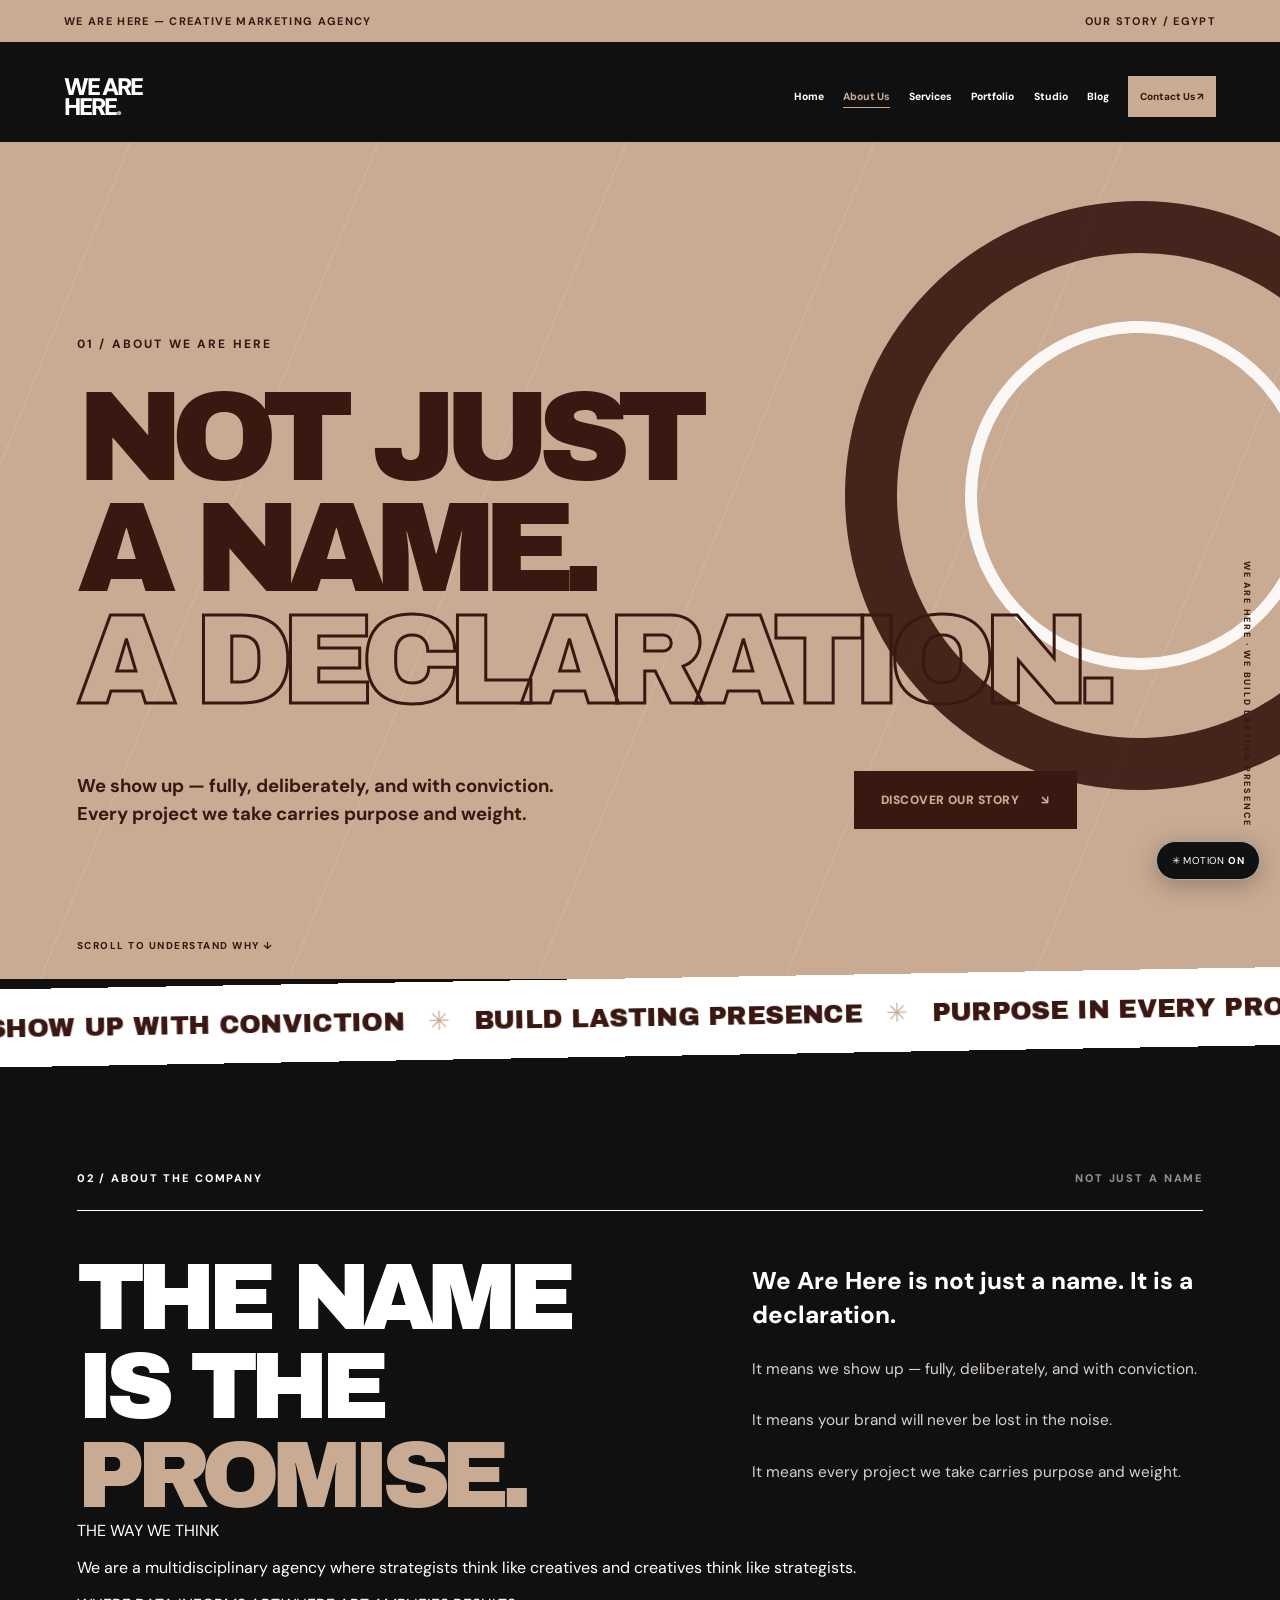
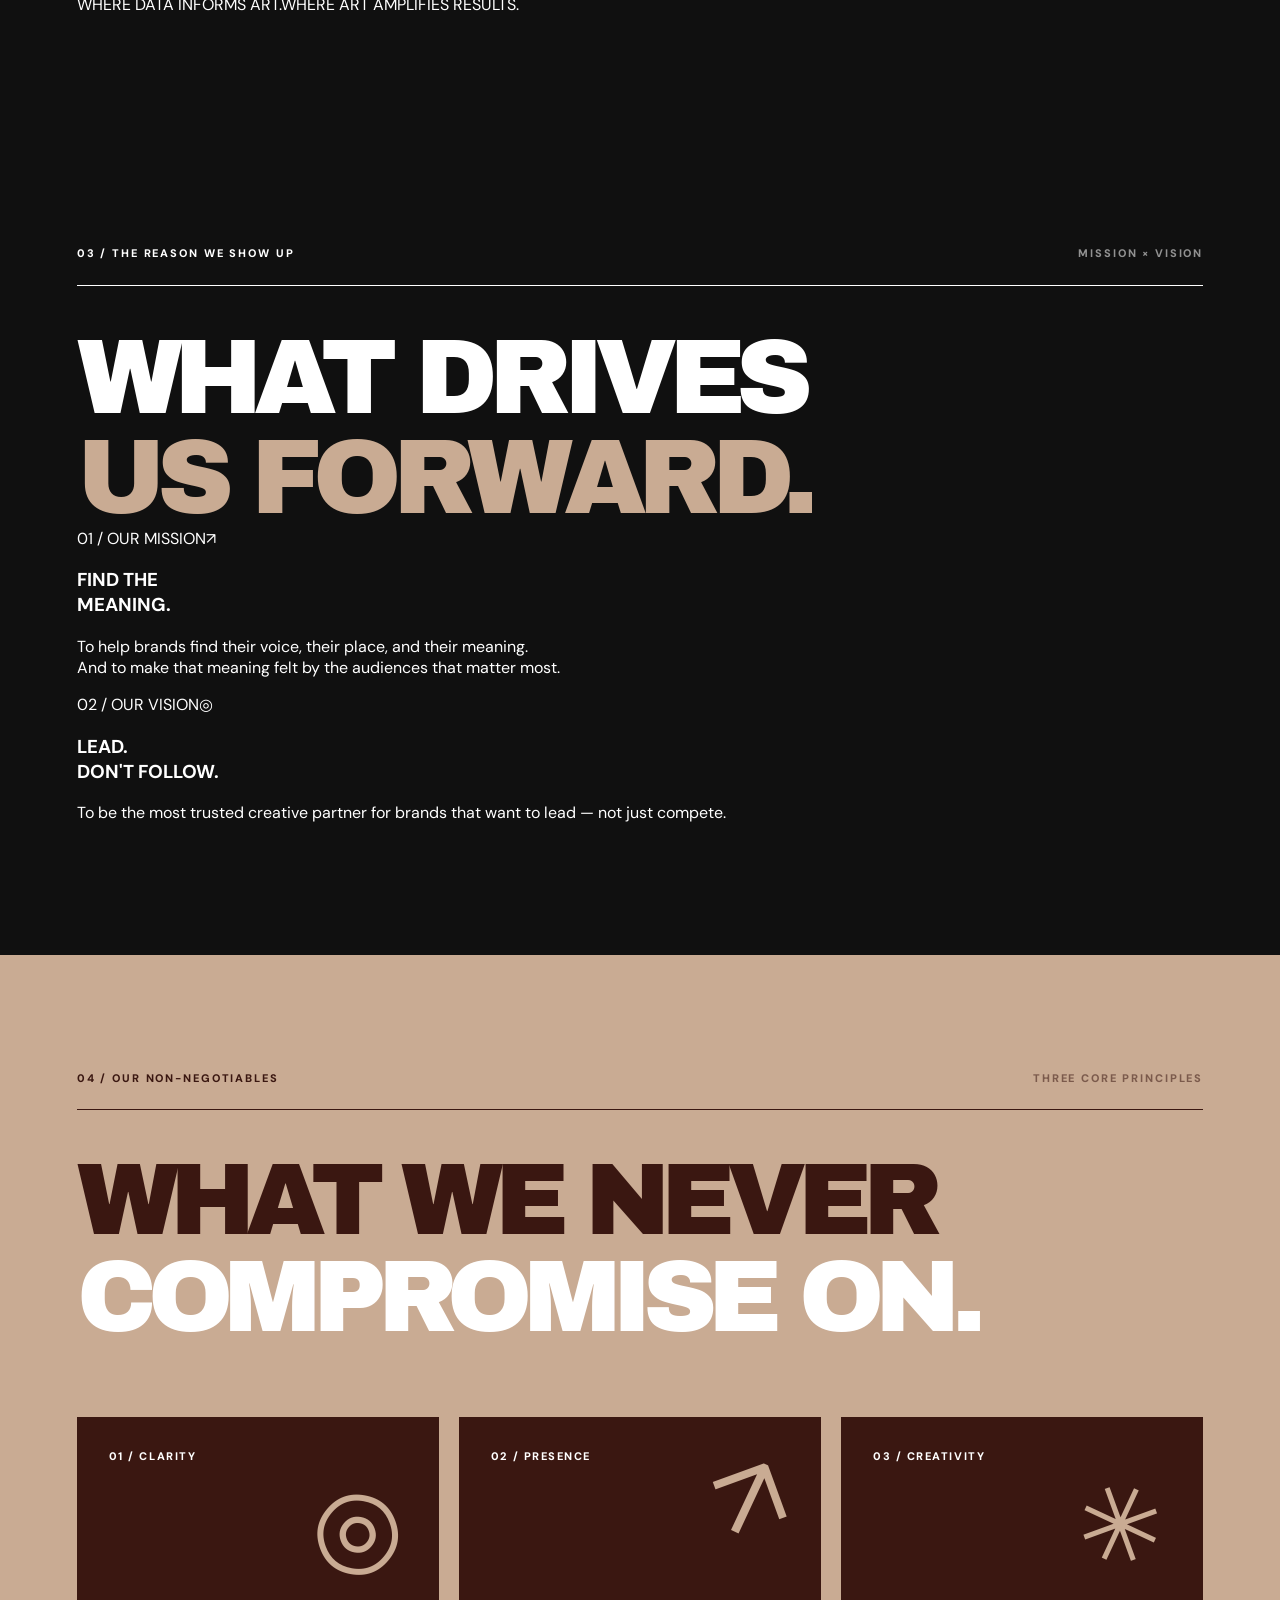
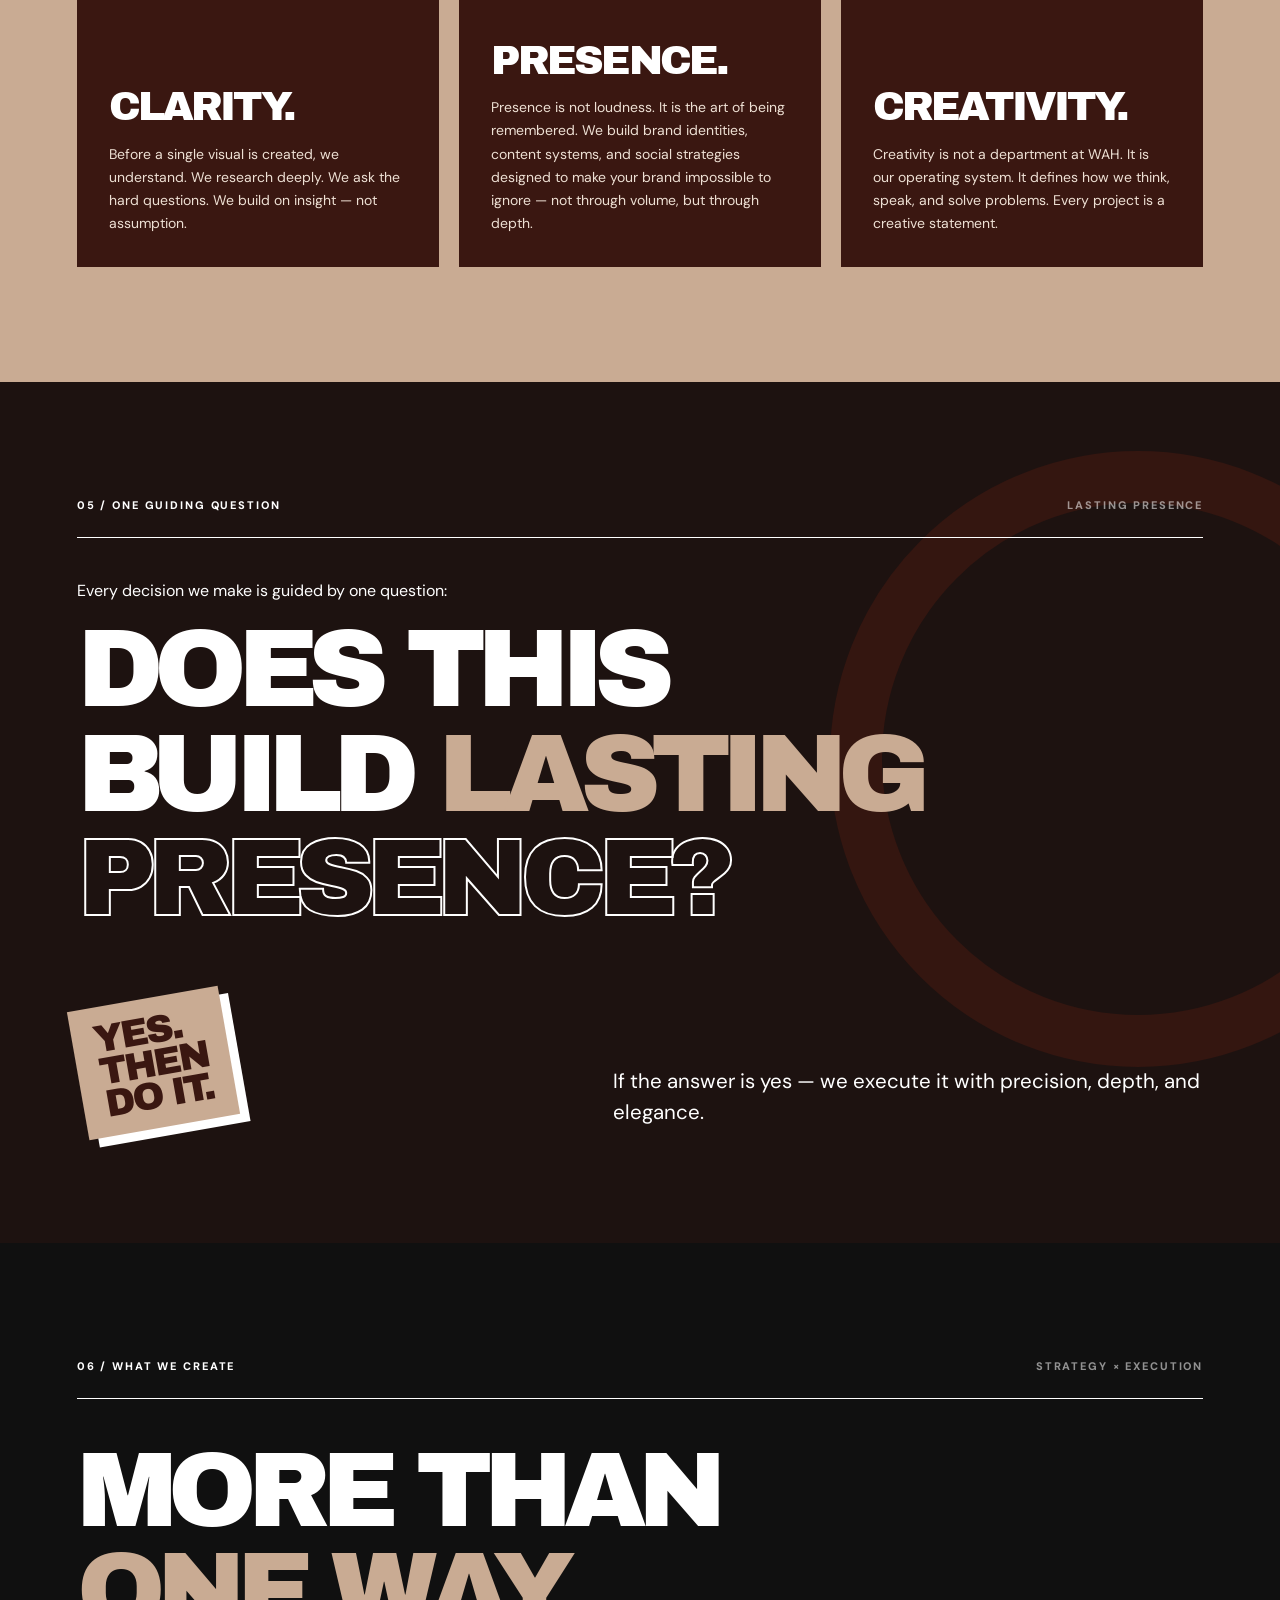
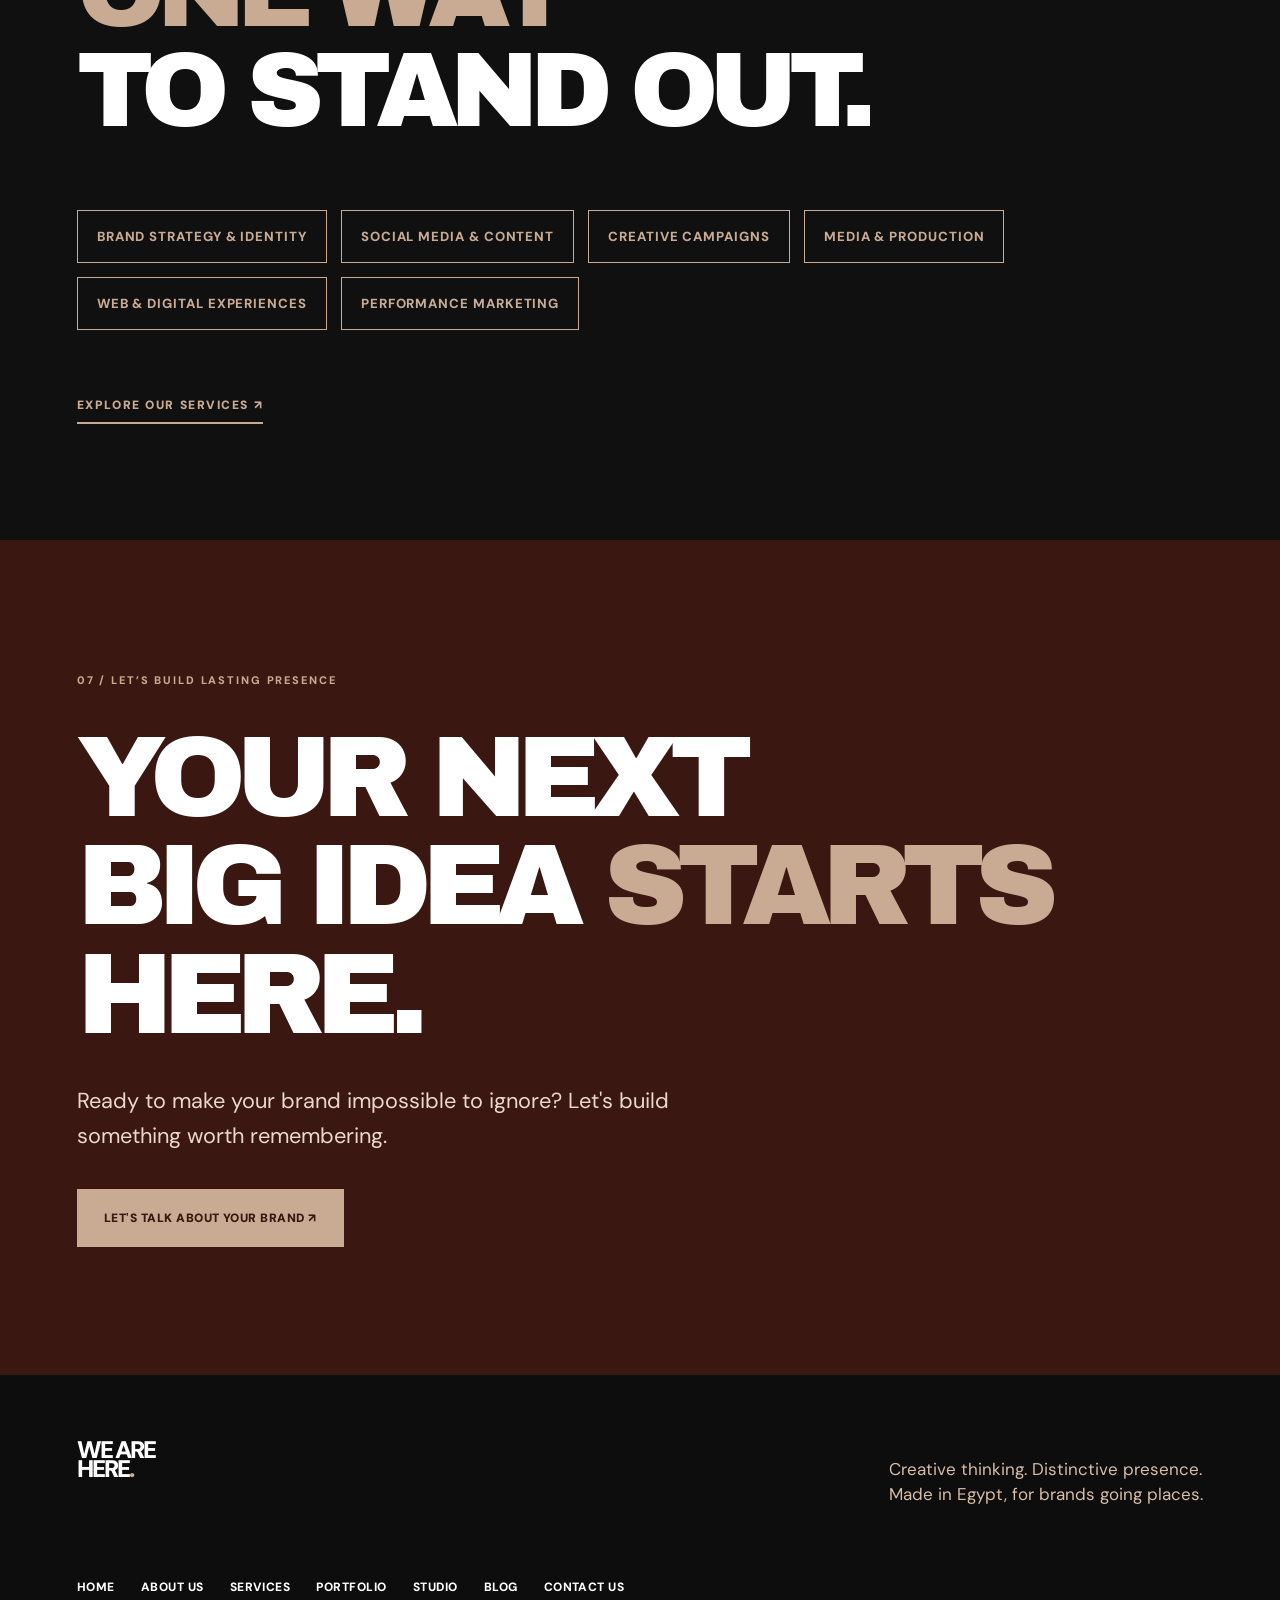
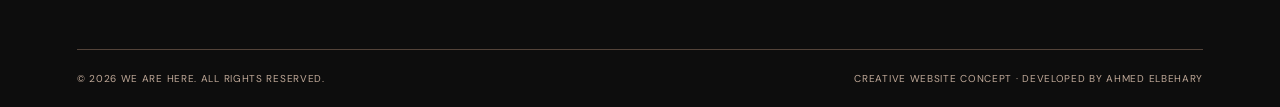
==== commit ad2e649b: "Replace About Us draft with authentic agency mission, vision, and principles" ====
--- a/about.html
+++ b/about.html
@@ -4,10 +4,10 @@
  <meta charset="utf-8">
  <meta name="viewport" content="width=device-width,initial-scale=1">
  <meta name="theme-color" content="#3A1711">
- <meta name="description" content="Meet We Are Here, an Egyptian creative marketing agency built on clarity, driven by creativity and defined by presence. Discover our thinking and approach.">
+ <meta name="description" content="We Are Here is not just a name. It is a declaration. Discover our mission, vision, and the clarity, presence, and creativity we never compromise on.">
  <meta property="og:type" content="website">
- <meta property="og:title" content="About We Are Here — Built to Make a Mark">
- <meta property="og:description" content="Ideas with clarity. Creativity with purpose. Presence that lasts.">
+ <meta property="og:title" content="About We Are Here — Not Just a Name. A Declaration.">
+ <meta property="og:description" content="We show up with conviction. We build lasting presence through clarity, presence and creativity.">
  <title>About Us — We Are Here Creative Agency</title>
  <link rel="canonical" href="https://ahmedelbehary-dev.github.io/we-are-here-concepts/about.html">
  <link rel="preconnect" href="https://fonts.googleapis.com">
@@ -31,58 +31,90 @@
    <div class="about-hero-noise" aria-hidden="true"></div>
    <div class="about-hero-orbit" aria-hidden="true"></div>
    <div class="about-hero-content">
-    <span class="about-eyebrow">01 / THE PEOPLE BEHIND THE PRESENCE</span>
-    <h1 id="about-heading">WE'RE NOT<br>HERE TO <span>BLEND IN.</span></h1>
-    <div class="about-hero-foot"><p>We Are Here is an Egyptian creative marketing agency bringing strategy and creativity together to help brands make their mark.</p><a class="about-btn about-btn-dark" href="#who-we-are">GET TO KNOW US <span>↘</span></a></div>
-   </div>
-   <span class="about-side-note" aria-hidden="true">MADE TO BE SEEN · BUILT TO BE REMEMBERED</span>
-   <span class="about-hero-scroll">SCROLL TO DISCOVER ↓</span>
-  </section>
-  <div class="about-marquee" aria-hidden="true"><div>BUILT ON CLARITY <span>✳</span> DRIVEN BY CREATIVITY <span>✳</span> DEFINED BY PRESENCE <span>✳</span> BUILT ON CLARITY <span>✳</span> DRIVEN BY CREATIVITY <span>✳</span> DEFINED BY PRESENCE <span>✳</span></div></div>
-  <section class="about-intro about-pad" id="who-we-are" aria-labelledby="intro-heading">
-   <div class="about-section-head"><span class="about-kicker">02 / WHO WE ARE</span><span class="about-index">WAH — 001</span></div>
-   <div class="about-intro-grid">
-    <h2 class="about-display about-reveal" id="intro-heading">A BRAND<br>SHOULD <span>MEAN</span><br>SOMETHING.</h2>
-    <div class="about-intro-copy about-reveal">
-     <p class="about-lead">Being present isn't enough. You need a presence people actually remember.</p>
-     <p>We connect strategic thinking, brand identity, creative content and digital experiences to make ideas clearer, stronger and more distinctive.</p>
-     <p>From the first spark of an idea to the way it shows up in the world, we believe every detail should help a brand feel like itself.</p>
-     <a class="about-text-link" href="./#services">EXPLORE WHAT WE DO ↗</a>
+    <span class="about-eyebrow">01 / ABOUT WE ARE HERE</span>
+    <h1 id="about-heading">NOT JUST<br>A NAME.<br><span>A DECLARATION.</span></h1>
+    <div class="about-hero-foot">
+     <p>We show up — fully, deliberately, and with conviction. Every project we take carries purpose and weight.</p>
+     <a class="about-btn about-btn-dark" href="#about-company">DISCOVER OUR STORY <span>↘</span></a>
     </div>
    </div>
+   <span class="about-side-note" aria-hidden="true">WE ARE HERE · WE BUILD LASTING PRESENCE</span>
+   <span class="about-hero-scroll">SCROLL TO UNDERSTAND WHY ↓</span>
   </section>
-  <section class="about-values about-pad" aria-labelledby="values-heading">
-   <div class="about-section-head"><span class="about-kicker">03 / WHAT DRIVES OUR THINKING</span><span class="about-index">OUR CREATIVE PRINCIPLES</span></div>
-   <h2 class="about-display about-reveal" id="values-heading">THREE WORDS.<br><span>ONE MINDSET.</span></h2>
+  <div class="about-marquee" aria-hidden="true">
+   <div>SHOW UP WITH CONVICTION <span>✳</span> BUILD LASTING PRESENCE <span>✳</span> PURPOSE IN EVERY PROJECT <span>✳</span> SHOW UP WITH CONVICTION <span>✳</span> BUILD LASTING PRESENCE <span>✳</span> PURPOSE IN EVERY PROJECT <span>✳</span></div>
+  </div>
+  <section class="about-intro about-pad" id="about-company" aria-labelledby="intro-heading">
+   <div class="about-section-head"><span class="about-kicker">02 / ABOUT THE COMPANY</span><span class="about-index">NOT JUST A NAME</span></div>
+   <div class="about-intro-grid">
+    <h2 class="about-display about-reveal" id="intro-heading">THE NAME<br>IS THE<br><span>PROMISE.</span></h2>
+    <div class="about-intro-copy about-reveal">
+     <p class="about-lead">We Are Here is not just a name. It is a declaration.</p>
+     <p>It means we show up — fully, deliberately, and with conviction.</p>
+     <p>It means your brand will never be lost in the noise.</p>
+     <p>It means every project we take carries purpose and weight.</p>
+    </div>
+   </div>
+   <div class="about-thinking about-reveal">
+    <span class="about-thinking-label">THE WAY WE THINK</span>
+    <p>We are a multidisciplinary agency where strategists think like creatives and creatives think like strategists.</p>
+    <div class="about-thinking-duo"><span>WHERE DATA INFORMS ART.</span><span>WHERE ART AMPLIFIES RESULTS.</span></div>
+   </div>
+  </section>
+  <section class="about-purpose about-pad" id="purpose" aria-labelledby="purpose-heading">
+   <div class="about-section-head"><span class="about-kicker">03 / THE REASON WE SHOW UP</span><span class="about-index">MISSION × VISION</span></div>
+   <h2 class="about-display about-reveal" id="purpose-heading">WHAT DRIVES<br><span>US FORWARD.</span></h2>
+   <div class="about-purpose-grid">
+    <article class="about-purpose-card mission about-reveal">
+     <span class="about-purpose-label">01 / OUR MISSION</span><span class="about-purpose-mark" aria-hidden="true">↗</span>
+     <h3>FIND THE<br>MEANING.</h3>
+     <p>To help brands find their voice, their place, and their meaning.<br>And to make that meaning felt by the audiences that matter most.</p>
+    </article>
+    <article class="about-purpose-card vision about-reveal">
+     <span class="about-purpose-label">02 / OUR VISION</span><span class="about-purpose-mark" aria-hidden="true">◎</span>
+     <h3>LEAD.<br>DON'T FOLLOW.</h3>
+     <p>To be the most trusted creative partner for brands that want to lead — not just compete.</p>
+    </article>
+   </div>
+  </section>
+  <section class="about-values about-pad" id="principles" aria-labelledby="values-heading">
+   <div class="about-section-head"><span class="about-kicker">04 / OUR NON-NEGOTIABLES</span><span class="about-index">THREE CORE PRINCIPLES</span></div>
+   <h2 class="about-display about-reveal" id="values-heading">WHAT WE NEVER<br><span>COMPROMISE ON.</span></h2>
    <div class="about-values-grid">
-    <article class="about-value about-reveal"><span class="about-value-num">01 / CLARITY</span><div class="about-value-symbol" aria-hidden="true">◎</div><h3>FIND THE<br>POINT.</h3><p>Before making noise, get clear on the idea, the audience and what the brand needs to say.</p></article>
-    <article class="about-value about-reveal"><span class="about-value-num">02 / CREATIVITY</span><div class="about-value-symbol" aria-hidden="true">✳</div><h3>MAKE IT<br>MATTER.</h3><p>Give every idea a distinctive voice and creative expression with a reason to exist.</p></article>
-    <article class="about-value about-reveal"><span class="about-value-num">03 / PRESENCE</span><div class="about-value-symbol" aria-hidden="true">↗</div><h3>STAY IN<br>THE MIND.</h3><p>Build connections that go beyond the first impression and create a recognizable presence.</p></article>
+    <article class="about-value about-reveal">
+     <span class="about-value-num">01 / CLARITY</span><div class="about-value-symbol" aria-hidden="true">◎</div>
+     <h3>CLARITY.</h3>
+     <p>Before a single visual is created, we understand. We research deeply. We ask the hard questions. We build on insight — not assumption.</p>
+    </article>
+    <article class="about-value about-reveal">
+     <span class="about-value-num">02 / PRESENCE</span><div class="about-value-symbol" aria-hidden="true">↗</div>
+     <h3>PRESENCE.</h3>
+     <p>Presence is not loudness. It is the art of being remembered. We build brand identities, content systems, and social strategies designed to make your brand impossible to ignore — not through volume, but through depth.</p>
+    </article>
+    <article class="about-value about-reveal">
+     <span class="about-value-num">03 / CREATIVITY</span><div class="about-value-symbol" aria-hidden="true">✳</div>
+     <h3>CREATIVITY.</h3>
+     <p>Creativity is not a department at WAH. It is our operating system. It defines how we think, speak, and solve problems. Every project is a creative statement.</p>
+    </article>
    </div>
   </section>
   <section class="about-statement about-pad" aria-labelledby="statement-heading">
-   <div class="about-section-head"><span class="about-kicker">04 / HOW WE SEE THE WORLD</span><span class="about-index">THE WE ARE HERE MINDSET</span></div>
-   <h2 class="about-display about-reveal" id="statement-heading">WE DON'T<br>CHASE <em>NOISE.</em><br>WE BUILD <span>MEANING.</span></h2>
-   <div class="about-statement-bottom"><span class="about-statement-stamp" aria-hidden="true">HERE.<br>AND<br>LOUD.</span><p>Good creative work is not just about looking different. It's about understanding what matters — and turning that understanding into a memorable experience.</p></div>
-  </section>
-  <section class="about-approach about-pad" aria-labelledby="approach-heading">
-   <div class="about-section-head"><span class="about-kicker">05 / OUR APPROACH TO IDEAS</span><span class="about-index">FROM THOUGHT TO PRESENCE</span></div>
-   <div class="about-approach-top"><h2 class="about-display about-reveal" id="approach-heading">THINK IT.<br><span>MAKE IT.</span><br>MOVE PEOPLE.</h2><p class="about-reveal">Every meaningful creative direction starts with better questions, a clearer point of view, and the courage to make it stand out.</p></div>
-   <div class="about-steps">
-    <div class="about-step about-reveal"><span>01</span><h3>DISCOVER</h3><p>Understand the brand, its people and the opportunity.</p><b aria-hidden="true">↗</b></div>
-    <div class="about-step about-reveal"><span>02</span><h3>DEFINE</h3><p>Build a clear direction before bringing it to life.</p><b aria-hidden="true">↗</b></div>
-    <div class="about-step about-reveal"><span>03</span><h3>CREATE</h3><p>Bring the message to life through bold, relevant creative work.</p><b aria-hidden="true">↗</b></div>
-    <div class="about-step about-reveal"><span>04</span><h3>CONNECT</h3><p>Make the idea work wherever the audience meets the brand.</p><b aria-hidden="true">↗</b></div>
+   <div class="about-section-head"><span class="about-kicker">05 / ONE GUIDING QUESTION</span><span class="about-index">LASTING PRESENCE</span></div>
+   <p class="about-statement-intro about-reveal">Every decision we make is guided by one question:</p>
+   <h2 class="about-display about-reveal" id="statement-heading">DOES THIS<br>BUILD <em>LASTING</em><br><span>PRESENCE?</span></h2>
+   <div class="about-statement-bottom">
+    <span class="about-statement-stamp" aria-hidden="true">YES.<br>THEN<br>DO IT.</span>
+    <p>If the answer is yes — we execute it with precision, depth, and elegance.</p>
    </div>
   </section>
   <section class="about-offer about-pad" aria-labelledby="offer-heading">
-   <div class="about-section-head"><span class="about-kicker">06 / WHAT WE BRING TOGETHER</span><span class="about-index">STRATEGY × EXECUTION</span></div>
+   <div class="about-section-head"><span class="about-kicker">06 / WHAT WE CREATE</span><span class="about-index">STRATEGY × EXECUTION</span></div>
    <h2 class="about-display about-reveal" id="offer-heading">MORE THAN<br><span>ONE WAY</span><br>TO STAND OUT.</h2>
    <div class="about-services-list"><span>BRAND STRATEGY & IDENTITY</span><span>SOCIAL MEDIA & CONTENT</span><span>CREATIVE CAMPAIGNS</span><span>MEDIA & PRODUCTION</span><span>WEB & DIGITAL EXPERIENCES</span><span>PERFORMANCE MARKETING</span></div>
    <a class="about-text-link" href="./#services">EXPLORE OUR SERVICES ↗</a>
   </section>
   <section class="about-contact" id="contact" aria-labelledby="contact-heading">
-   <span class="about-kicker">07 / START A CONVERSATION</span>
+   <span class="about-kicker">07 / LET’S BUILD LASTING PRESENCE</span>
    <h2 class="about-display about-reveal" id="contact-heading">YOUR NEXT<br>BIG IDEA <span>STARTS</span><br>HERE.</h2>
    <p>Ready to make your brand impossible to ignore? Let's build something worth remembering.</p>
    <a class="about-btn" href="./#contact">LET'S TALK ABOUT YOUR BRAND ↗</a>
--- a/about.css
+++ b/about.css
@@ -0,0 +1,160 @@
+/* ABOUT US / WE ARE HERE
+   Bold visual language, same brand tokens as the selected direction.
+   Isolated to .about-page so the existing homepage is unaffected.
+*/
+.about-page{
+ --ink:#101010;--brown:var(--brand-brown,#3a1711);
+ --sand:var(--brand-beige,#c9ab93);--ivory:#fffdf9;
+ background:var(--ink);color:#fff;overflow:hidden;
+}
+.about-page .site-nav{display:flex;align-items:center;justify-content:space-between;padding:34px 5% 25px;background:#101010}
+.about-page .site-nav .links{display:flex;align-items:center;gap:clamp(10px,1.5vw,27px)}
+.about-page .site-nav .links>a:not(.cta){white-space:nowrap;font-weight:800;font-size:clamp(10px,.81vw,13px)}
+.about-page .site-nav .links>a.active{color:var(--sand);text-decoration:underline;text-underline-offset:7px}
+.about-page .wordmark{font:900 24px/.82 'DM Sans',sans-serif;letter-spacing:-.085em}
+.about-page .wordmark span{color:var(--sand)}
+.about-page .nav-toggle{display:none}
+.about-pad{padding:clamp(85px,9vw,155px) 6%}
+.about-section-head{display:flex;justify-content:space-between;gap:20px;align-items:center;border-bottom:1px solid currentColor;padding-bottom:22px;margin-bottom:42px}
+.about-kicker,.about-index{font-size:11px;font-weight:800;letter-spacing:.17em;line-height:1.6}
+.about-index{opacity:.54}
+.about-display{font:clamp(47px,8.3vw,135px)/.94 'Archivo Black',sans-serif;letter-spacing:-.085em;margin:0}
+.about-display span{color:var(--sand)}
+.about-reveal{opacity:0;transform:translateY(54px);transition:opacity .85s cubic-bezier(.2,.8,.2,1),transform .85s cubic-bezier(.2,.8,.2,1)}
+.about-reveal.visible{opacity:1;transform:translateY(0)}
+.about-hero{position:relative;isolation:isolate;min-height:min(880px,93svh);padding:clamp(105px,10vw,165px) 6% 88px;background:var(--sand);color:var(--brown);display:flex;flex-direction:column;justify-content:center;overflow:hidden}
+.about-hero-noise{position:absolute;z-index:-1;inset:0;background:repeating-linear-gradient(112deg,transparent 0 120px,#fff2 121px,#fff0 122px 230px);pointer-events:none}
+.about-hero-orbit{position:absolute;z-index:-1;width:min(46vw,630px);aspect-ratio:1;right:-12vw;top:7%;border:52px solid var(--brown);border-radius:50%;transform:rotate(-24deg);animation:about-orbit 12s ease-in-out infinite alternate;opacity:.91;translate:var(--mx,0px) var(--my,0px);transition:translate .18s ease-out}
+.about-hero-orbit::before{content:"";position:absolute;inset:14%;border:12px solid #fff;border-radius:50%}
+.about-hero-content{width:min(1180px,100%);position:relative}
+.about-eyebrow{display:inline-block;font:800 12px 'DM Sans',sans-serif;letter-spacing:.18em;margin-bottom:30px}
+.about-hero h1{font:clamp(68px,10vw,174px)/.87 'Archivo Black',sans-serif;letter-spacing:-.1em;margin:0;max-width:1190px}
+.about-hero h1 span{display:inline-block;white-space:normal;color:transparent;-webkit-text-stroke:3px var(--brown)}
+.about-hero h1{animation:about-enter .9s ease both}
+.about-hero-foot{display:flex;gap:45px;align-items:flex-end;justify-content:space-between;margin-top:55px;max-width:1000px}
+.about-hero-foot p{max-width:490px;font-size:clamp(15px,1.45vw,20px);font-weight:700;line-height:1.5;margin:0}
+.about-btn{display:inline-flex;align-items:center;justify-content:center;gap:22px;padding:20px 26px;background:var(--sand);color:var(--brown);border:1px solid currentColor;font-size:12px;font-weight:900;letter-spacing:.04em;white-space:nowrap;transition:transform .25s,background .25s,color .25s}
+.about-btn:hover{transform:translateY(-6px);background:#fff}
+.about-btn-dark{background:var(--brown);color:var(--sand);border-color:var(--brown)}
+.about-btn-dark:hover{background:#fff;color:var(--brown)}
+.about-side-note{position:absolute;top:50%;right:2.1%;font-size:9px;font-weight:800;letter-spacing:.2em;writing-mode:vertical-rl}
+.about-hero-scroll{font-size:10px;font-weight:800;letter-spacing:.15em;position:absolute;left:6%;bottom:27px}
+.about-marquee{overflow:hidden;white-space:nowrap;background:#fff;color:var(--brown);padding:23px 0;font:clamp(21px,2vw,32px) 'Archivo Black',sans-serif;transform:rotate(-1deg) scale(1.02);position:relative;z-index:2}
+.about-marquee>div{display:inline-block;animation:about-marquee 26s linear infinite}
+.about-marquee span{color:var(--sand);padding:0 14px}
+.about-intro{background:#101010;color:#fff;min-height:610px}
+.about-intro-grid{display:grid;grid-template-columns:1.15fr .85fr;gap:5vw;align-items:end}
+.about-intro .about-display{font-size:clamp(54px,7.4vw,115px)}
+.about-intro .about-display span{color:var(--sand)}
+.about-intro-copy{max-width:570px;padding-bottom:10px}
+.about-intro-copy p{font-size:clamp(15px,1.2vw,18px);line-height:1.78;color:#d9d0ca;margin:0 0 24px}
+.about-intro-copy .about-lead{font-weight:800;font-size:clamp(19px,1.9vw,28px);line-height:1.4;color:#fff}
+.about-text-link{display:inline-block;font-size:12px;letter-spacing:.13em;font-weight:900;color:var(--sand);border-bottom:2px solid var(--sand);padding:13px 0 9px;margin-top:9px;transition:letter-spacing .2s}
+.about-text-link:hover{letter-spacing:.18em}
+.about-values{background:var(--sand);color:var(--brown)}
+.about-values .about-section-head{border-color:var(--brown)}
+.about-values .about-display{font-size:clamp(55px,8vw,124px)}
+.about-values .about-display span{color:#fff}
+.about-values-grid{display:grid;grid-template-columns:repeat(3,minmax(0,1fr));gap:20px;margin-top:72px}
+.about-value{position:relative;min-height:450px;background:var(--brown);color:#fff;padding:32px;display:flex;flex-direction:column;transition:transform .4s ease,background .4s}
+.about-value:hover{transform:translateY(-16px);background:#2d120f}
+.about-value-num{font-size:11px;font-weight:800;letter-spacing:.14em}
+.about-value-symbol{font-size:105px;color:var(--sand);line-height:1;margin:auto 0;text-align:right;transform:rotate(-20deg);transition:transform .55s cubic-bezier(.2,1,.2,1)}
+.about-value:hover .about-value-symbol{transform:rotate(22deg) scale(1.16)}
+.about-value h3{font:clamp(28px,3.2vw,52px)/.96 'Archivo Black';letter-spacing:-.07em;margin:25px 0 16px}
+.about-value p{font-size:14px;line-height:1.65;color:#eee0d4;margin:0}
+.about-statement{background:#1d1210;color:#fff;min-height:650px;position:relative;isolation:isolate}
+.about-statement::before{content:"";position:absolute;right:-13%;top:8%;width:40vw;height:40vw;min-width:300px;border-radius:50%;border:52px solid #3a1711;z-index:-1;opacity:.8}
+.about-statement .about-display{font-size:clamp(53px,8.7vw,146px)}
+.about-statement .about-display em{font-style:normal;color:var(--sand)}
+.about-statement .about-display span{color:transparent;-webkit-text-stroke:2px #fff}
+.about-statement-bottom{display:flex;align-items:end;justify-content:space-between;gap:45px;margin-top:67px}
+.about-statement-bottom p{max-width:590px;font-size:clamp(17px,1.6vw,24px);line-height:1.5;margin:0}
+.about-statement-stamp{font:clamp(18px,3vw,43px)/.85 'Archivo Black';letter-spacing:-.07em;background:var(--sand);color:var(--brown);transform:rotate(-10deg);padding:16px 22px;box-shadow:9px 9px 0 #fff}
+.about-approach{background:#f6eee7;color:var(--brown)}
+.about-approach-top{display:flex;justify-content:space-between;align-items:end;gap:42px}
+.about-approach .about-display{font-size:clamp(50px,7.3vw,115px)}
+.about-approach .about-display span{color:#9d725b}
+.about-approach-top>p{max-width:345px;font-size:17px;line-height:1.65;margin:0 0 9px}
+.about-steps{margin-top:65px;border-top:3px solid var(--brown)}
+.about-step{display:grid;grid-template-columns:55px minmax(150px,1fr) minmax(180px,.9fr) 32px;align-items:center;gap:15px;border-bottom:2px solid var(--brown);padding:25px 8px;transition:padding-left .3s,background .3s}
+.about-step:hover{background:var(--sand);padding-left:25px}
+.about-step span{font-size:13px;font-weight:800}
+.about-step h3{font:clamp(24px,3.5vw,58px)/1 'Archivo Black';letter-spacing:-.07em;margin:0}
+.about-step p{font-size:14px;line-height:1.55;max-width:330px;margin:0}
+.about-step b{font-size:26px}
+.about-offer{background:#101010;color:#fff}
+.about-offer .about-display{margin-bottom:70px}
+.about-services-list{display:flex;flex-wrap:wrap;gap:14px;max-width:1320px;margin-bottom:45px}
+.about-services-list span{padding:17px 19px;font-size:clamp(10px,1.03vw,14px);letter-spacing:.07em;font-weight:800;border:1px solid var(--sand);color:var(--sand);transition:background .3s,color .3s,transform .3s}
+.about-services-list span:hover{background:var(--sand);color:var(--brown);transform:translateY(-5px)}
+.about-contact{padding:clamp(100px,10vw,160px) 6%;background:var(--brown);color:#fff;text-align:left}
+.about-contact .about-kicker{color:var(--sand)}
+.about-contact .about-display{font-size:clamp(52px,9vw,145px);margin:35px 0}
+.about-contact .about-display span{color:var(--sand)}
+.about-contact p{font-size:clamp(17px,1.7vw,24px);line-height:1.6;max-width:650px;margin:0 0 35px;color:#ead8ce}
+.about-contact .about-btn{border-color:var(--sand)}
+#about-progress{position:fixed;top:0;left:0;height:4px;width:100%;background:var(--sand);transform:scaleX(0);transform-origin:left;z-index:99999;pointer-events:none}
+.about-page .site-footer{background:#0d0d0d}
+.about-motion strong{color:var(--sand)}
+@keyframes about-enter{from{opacity:0;transform:translateY(65px)}to{opacity:1;transform:translateY(0)}}
+@keyframes about-orbit{to{transform:rotate(18deg) translate(-20px,-40px) scale(1.08)}}
+@keyframes about-marquee{to{transform:translateX(-50%)}}
+@media(max-width:1200px){
+ .about-page .site-nav .links{gap:12px}
+ .about-page .site-nav .links>a:not(.cta){font-size:10px}
+ .about-page .site-nav .links>.cta{font-size:10px;padding:13px 12px}
+ .about-hero h1{font-size:clamp(67px,10vw,130px)}
+}
+@media(max-width:960px){
+ .about-page .site-nav{padding-top:27px}
+ .about-page .nav-toggle{display:flex;flex-direction:column;gap:5px;justify-content:center;align-items:center;width:46px;height:44px;border:1px solid var(--sand);background:transparent;color:var(--sand);margin-left:auto;z-index:15}
+ .about-page .nav-toggle span{display:block;width:20px;height:2px;background:currentColor}
+ .about-page .site-nav .links{display:none;position:absolute;left:0;right:0;top:100%;background:#101010;border-top:1px solid #584638;padding:22px 6% 30px;flex-direction:column;align-items:stretch;gap:0;box-shadow:0 25px 30px #0007}
+ .about-page .site-nav .links.open{display:flex}
+ .about-page .site-nav .links a{font-size:14px!important;padding:14px 5px}
+ .about-page .site-nav .links .cta{text-align:center;margin-top:12px}
+ .about-intro-grid{grid-template-columns:1fr}
+ .about-values-grid{gap:12px}
+ .about-value{min-height:385px;padding:23px}
+ .about-approach-top{display:block}
+ .about-approach-top>p{max-width:650px;margin:25px 0 0}
+}
+@media(max-width:750px){
+ .about-pad{padding:75px 5%}
+ .about-hero{min-height:700px;padding:100px 5% 75px}
+ .about-hero h1{font-size:clamp(52px,11.5vw,95px)}
+ .about-hero h1 span{-webkit-text-stroke:2px var(--brown)}
+ .about-hero-orbit{width:340px;height:340px;right:-210px;top:20%;border-width:25px}
+ .about-hero-foot{display:block;margin-top:40px}
+ .about-hero-foot p{max-width:470px;margin-bottom:25px}
+ .about-side-note{display:none}
+ .about-eyebrow{font-size:10px}
+ .about-section-head{align-items:start;gap:12px}
+ .about-index{max-width:140px;text-align:right}
+ .about-values-grid{grid-template-columns:1fr;gap:16px;margin-top:45px}
+ .about-value{min-height:315px}
+ .about-value-symbol{font-size:75px;margin:25px 0}
+ .about-statement-bottom{gap:25px;flex-direction:column;align-items:start}
+ .about-approach .about-display,.about-intro .about-display{font-size:clamp(48px,10vw,74px)}
+ .about-step{grid-template-columns:30px 1fr 24px}
+ .about-step p{grid-column:2 / 3;grid-row:2;max-width:530px}
+ .about-step b{grid-column:3;grid-row:1}
+}
+@media(max-width:480px){
+ .about-hero{min-height:650px}
+ .about-hero h1{font-size:clamp(44px,11vw,62px)}
+ .about-hero-foot p{font-size:15px}
+ .about-btn{padding:17px 19px;font-size:11px}
+ .about-statement .about-display{font-size:clamp(43px,11vw,66px)}
+ .about-display{font-size:clamp(42px,11vw,72px)}
+ .about-contact .about-display{font-size:clamp(44px,10vw,70px)}
+ .about-statement-stamp{font-size:23px}
+ .about-page .footer-links{gap:15px}
+}
+@media(prefers-reduced-motion:reduce){
+ .about-reveal{opacity:1;transform:none;transition:none}
+ .about-hero h1,.about-marquee>div,.about-hero-orbit{animation:none}
+}
+body.reduced .about-reveal{opacity:1;transform:none;transition:none}
+body.reduced .about-hero h1,body.reduced .about-marquee>div,body.reduced .about-hero-orbit{animation:none}
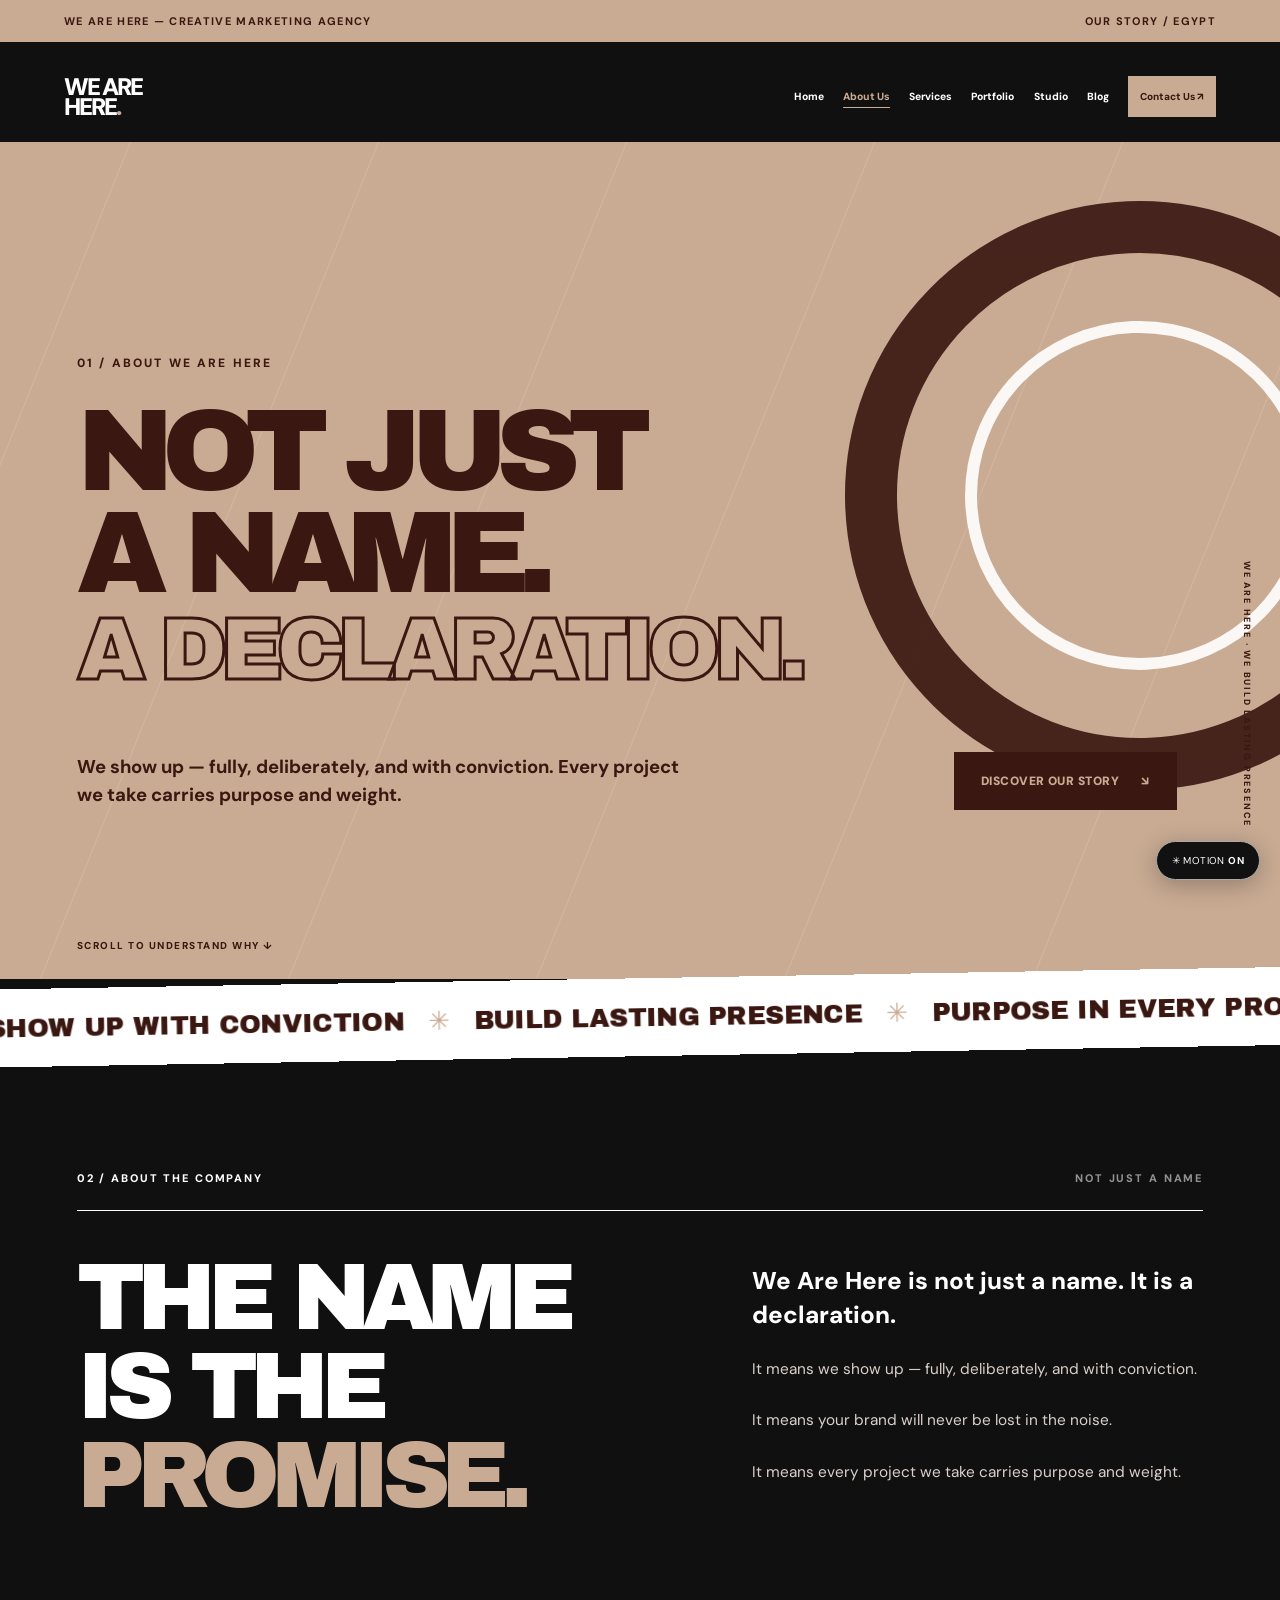
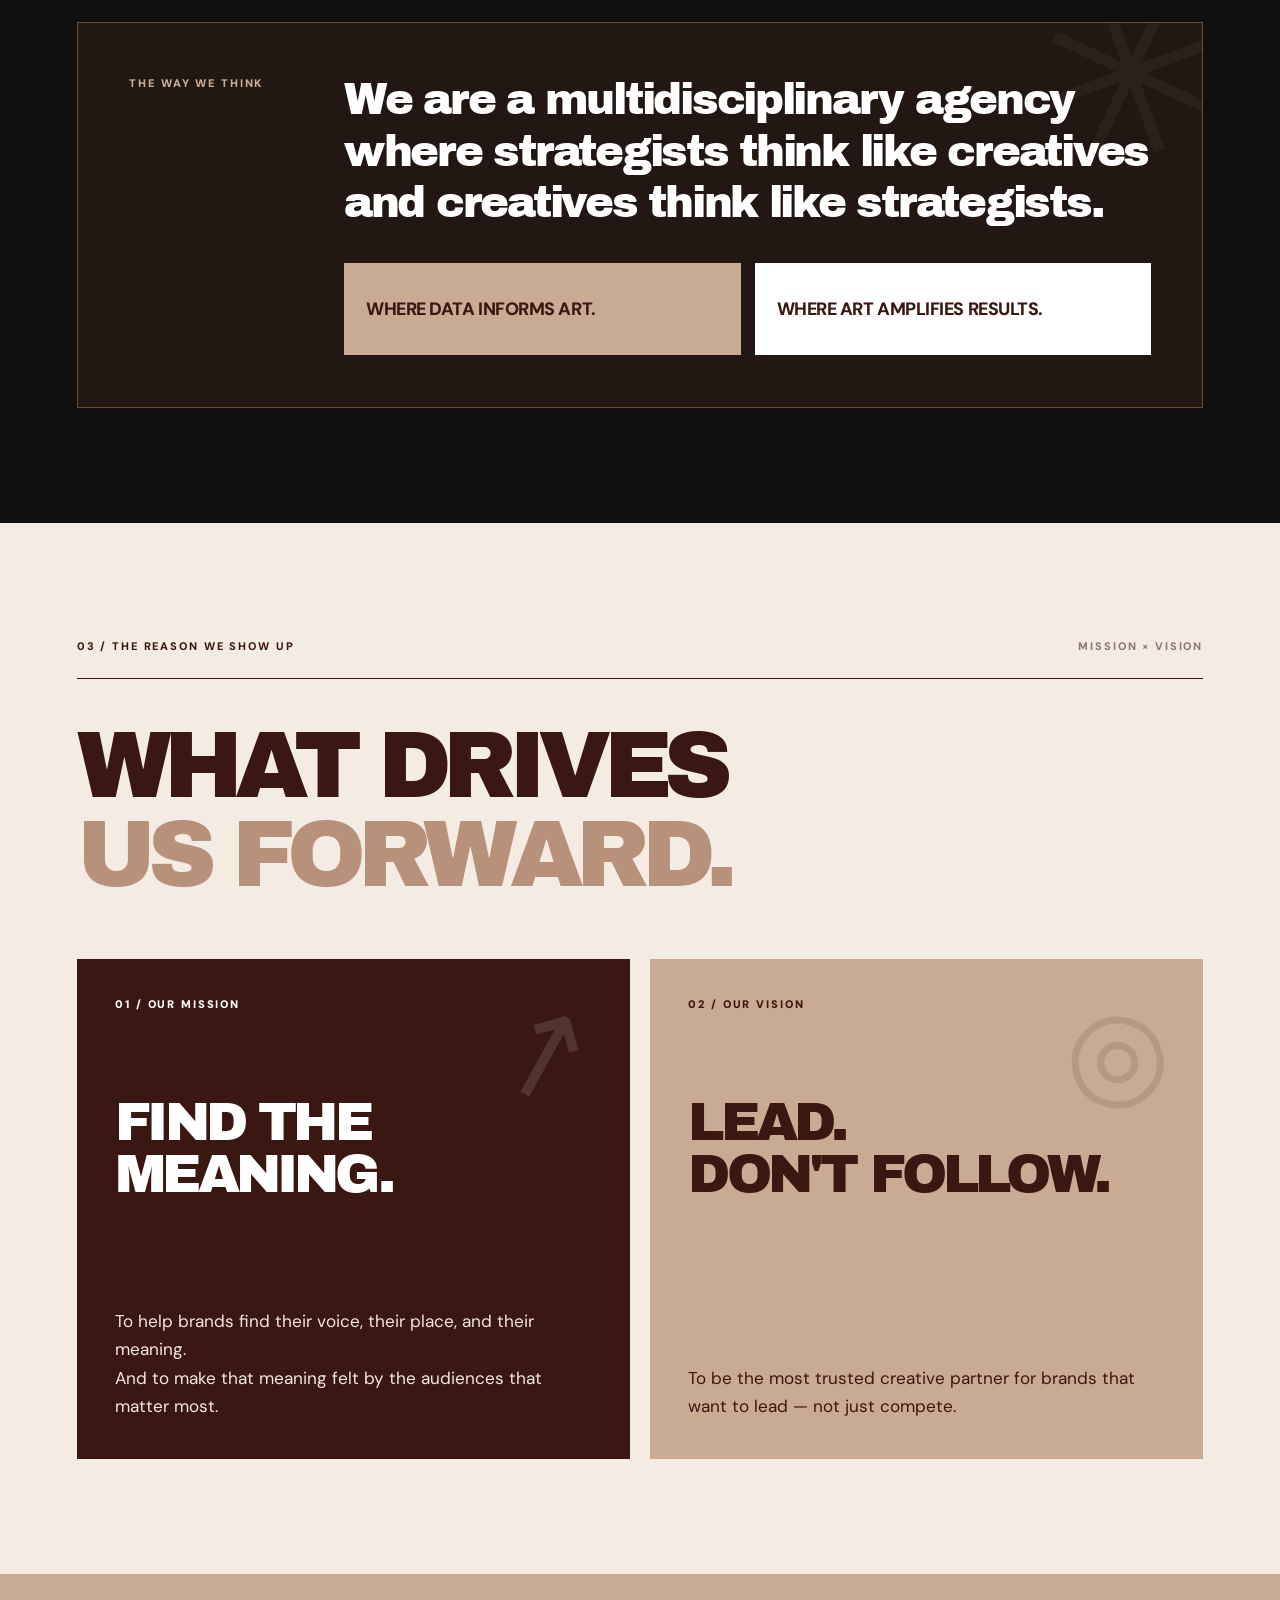
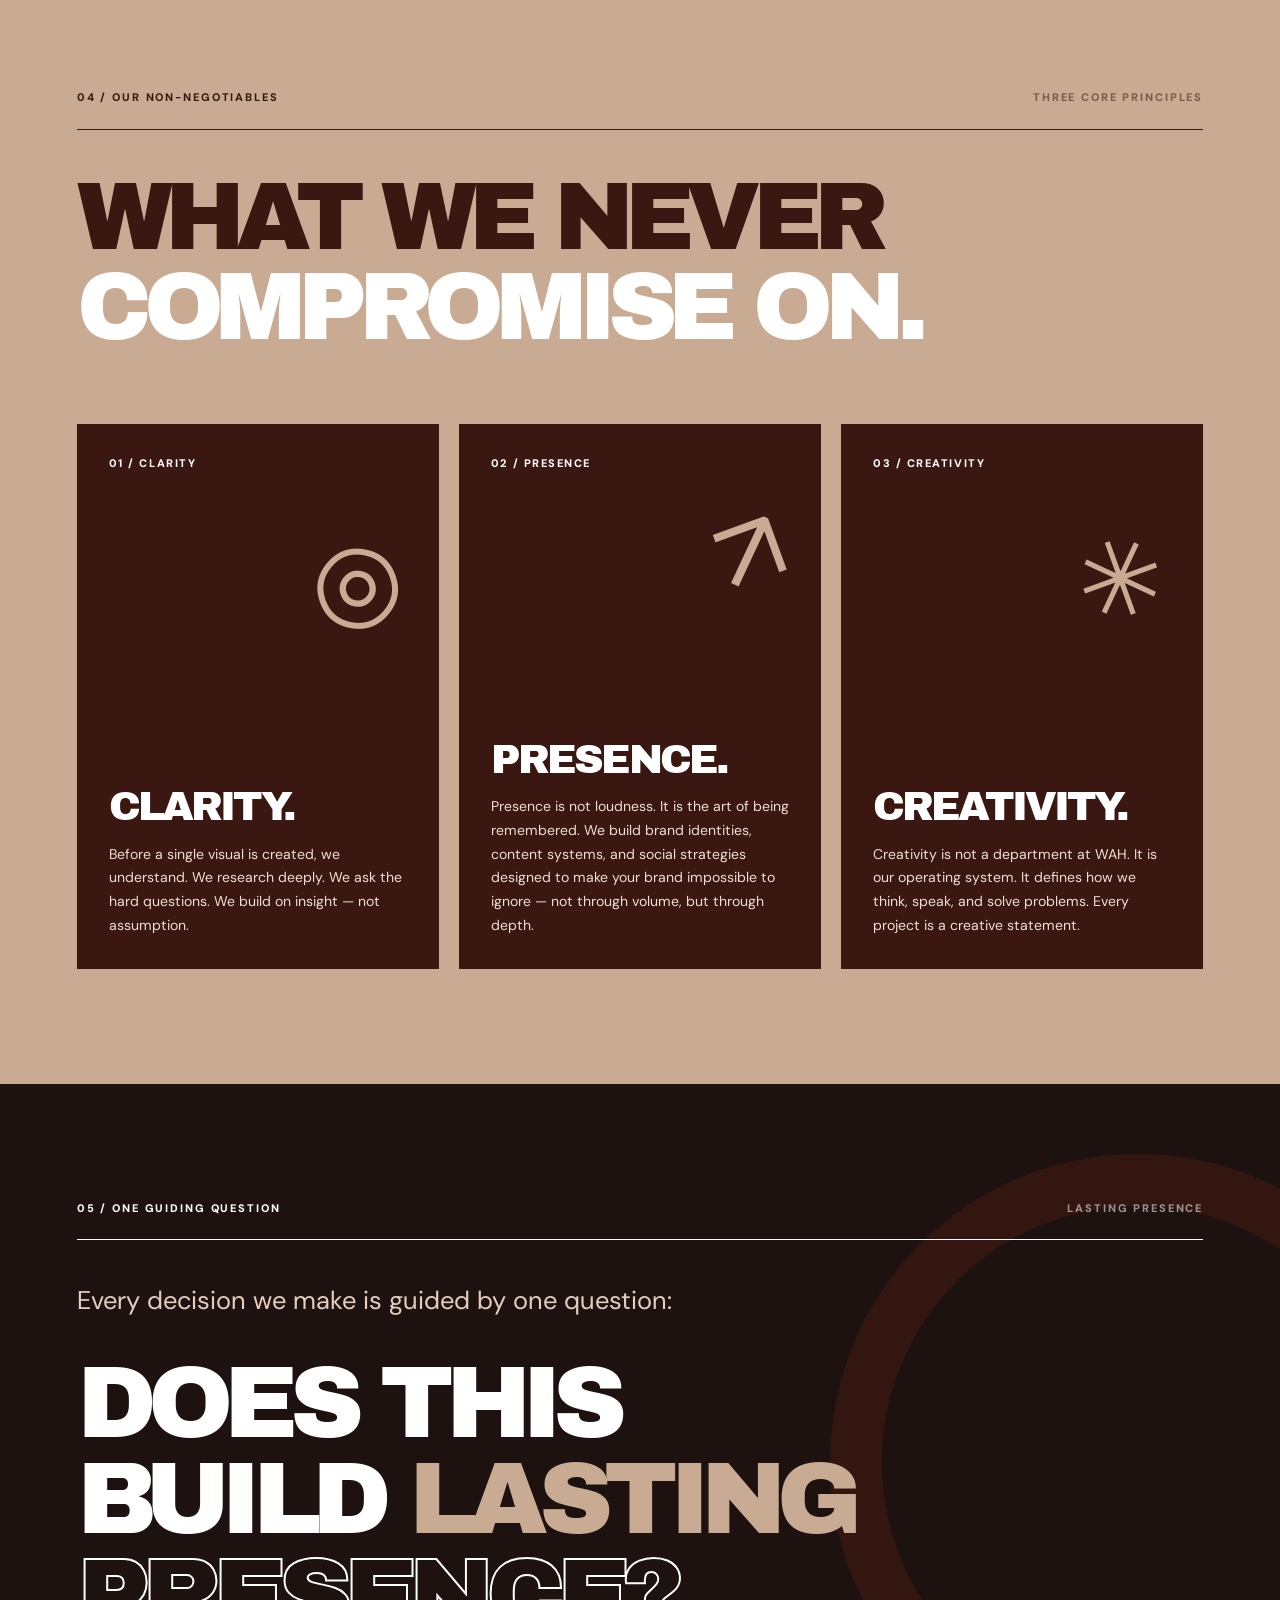
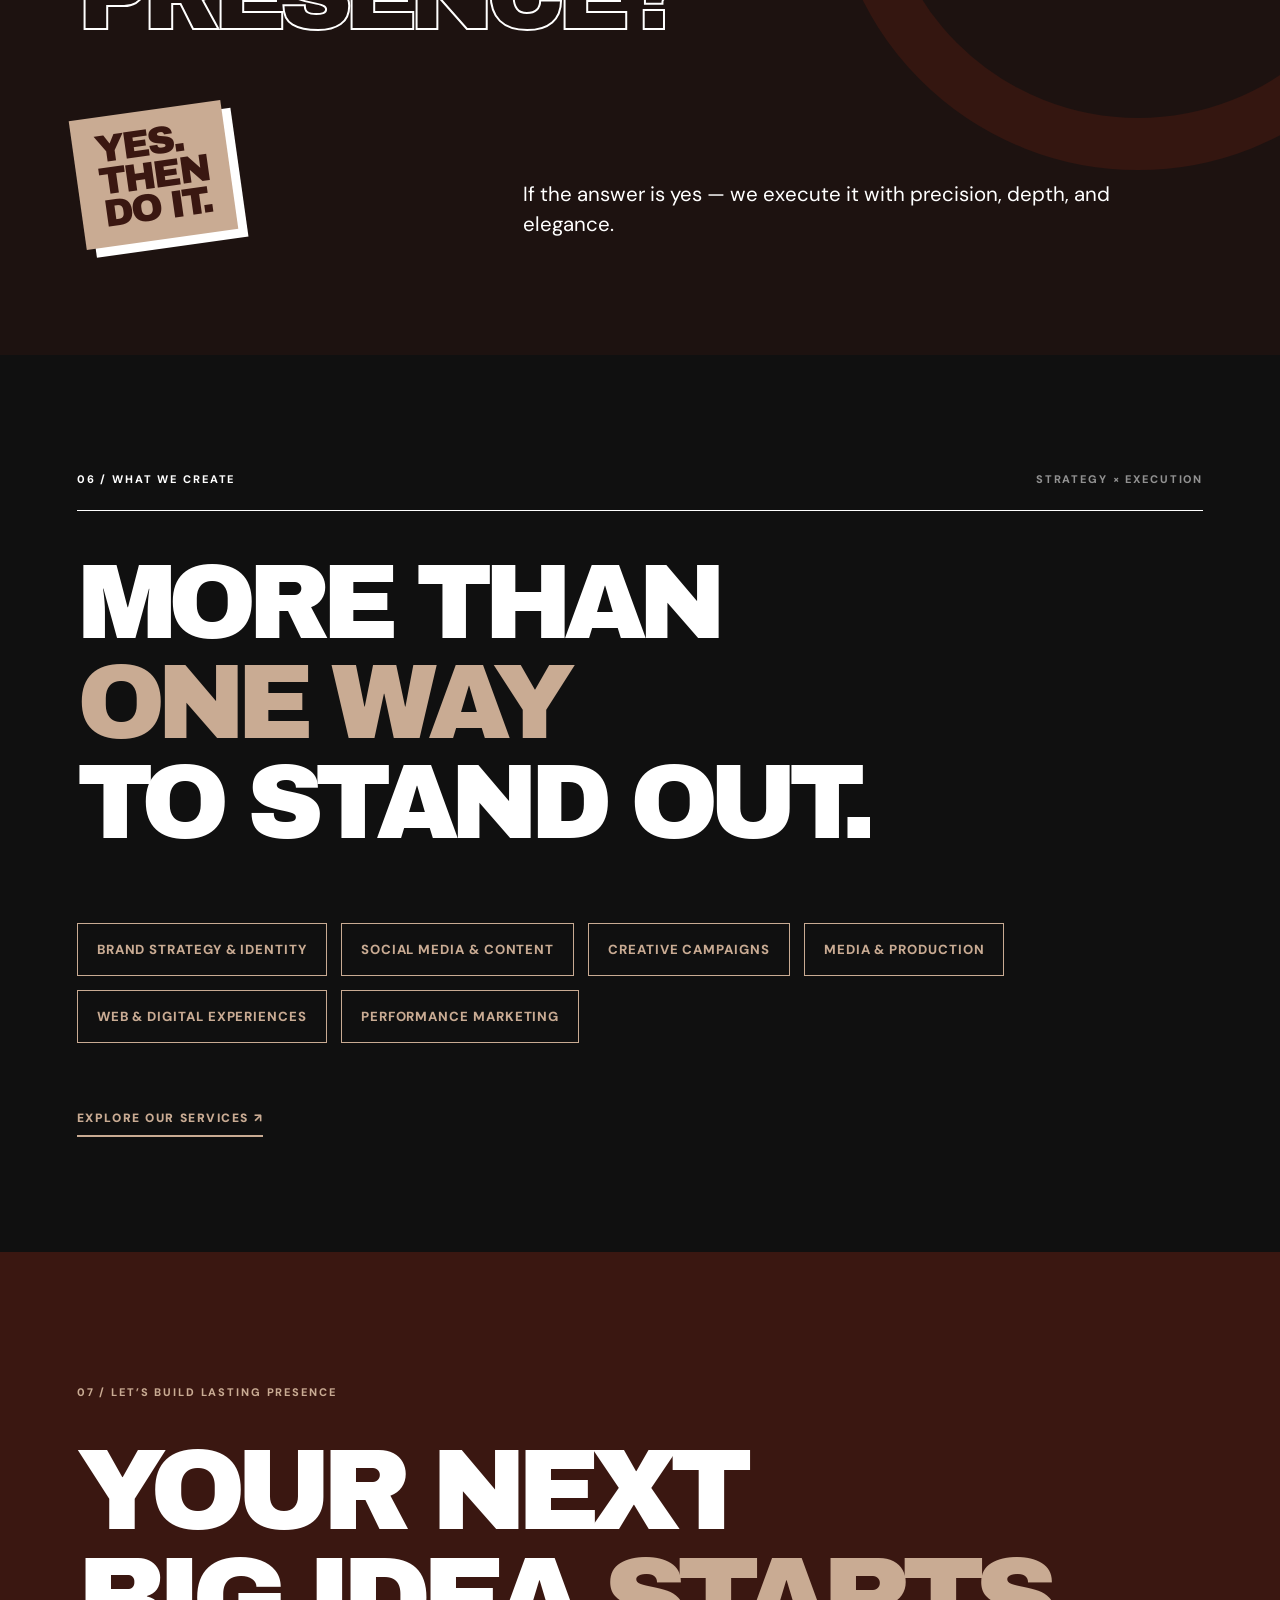
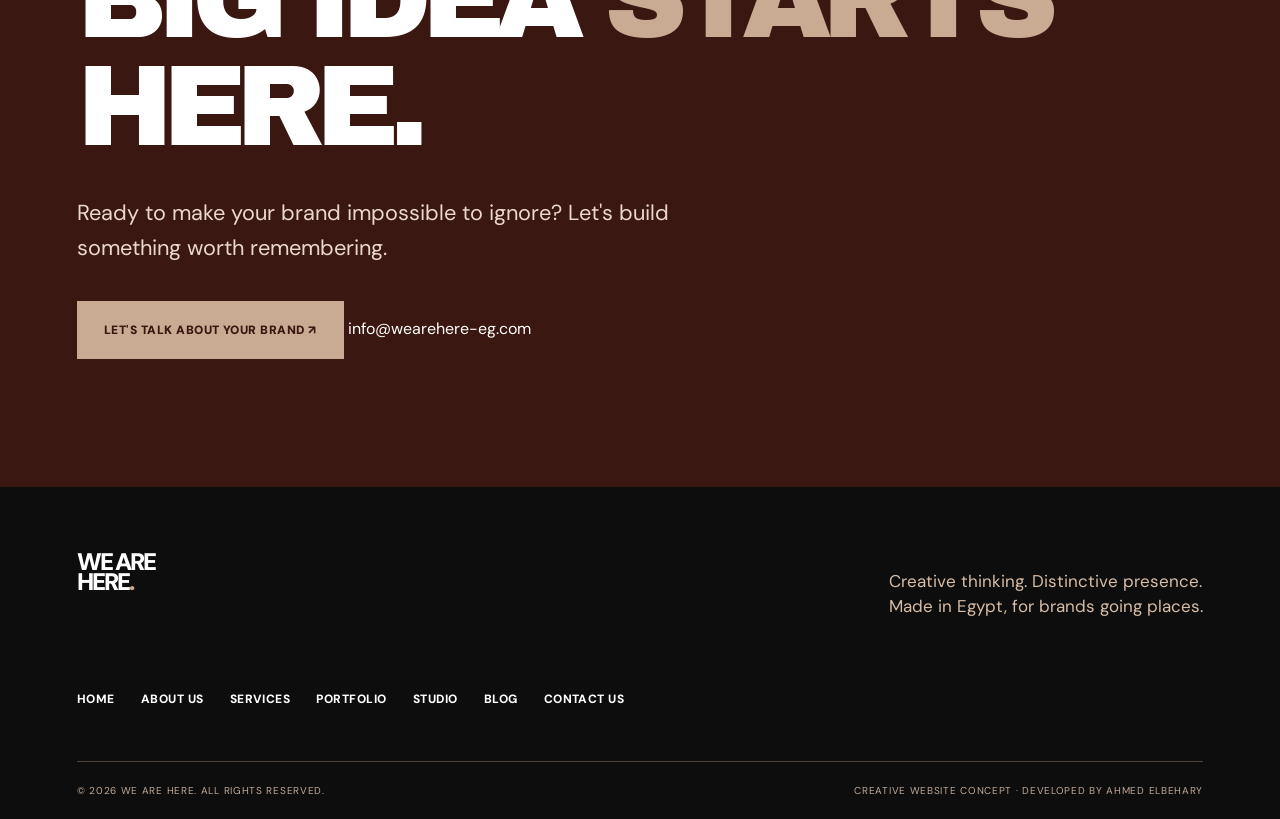
==== commit c49ad69f: "Use verified legacy contact email as direct About CTA" ====
--- a/about.html
+++ b/about.html
@@ -117,7 +117,8 @@
    <span class="about-kicker">07 / LET’S BUILD LASTING PRESENCE</span>
    <h2 class="about-display about-reveal" id="contact-heading">YOUR NEXT<br>BIG IDEA <span>STARTS</span><br>HERE.</h2>
    <p>Ready to make your brand impossible to ignore? Let's build something worth remembering.</p>
-   <a class="about-btn" href="./#contact">LET'S TALK ABOUT YOUR BRAND ↗</a>
+   <a class="about-btn" href="mailto:info@wearehere-eg.com?subject=Let%27s%20Talk%20About%20Your%20Brand">LET'S TALK ABOUT YOUR BRAND ↗</a>
+   <a class="about-contact-email" href="mailto:info@wearehere-eg.com">info@wearehere-eg.com</a>
   </section>
   <footer class="site-footer">
    <div class="footer-top"><a class="wordmark" href="./">WE ARE<br>HERE<span>.</span></a><p>Creative thinking. Distinctive presence.<br>Made in Egypt, for brands going places.</p></div>
--- a/about.css
+++ b/about.css
@@ -158,3 +158,126 @@
 }
 body.reduced .about-reveal{opacity:1;transform:none;transition:none}
 body.reduced .about-hero h1,body.reduced .about-marquee>div,body.reduced .about-hero-orbit{animation:none}
+
+
+/* AUTHENTIC ABOUT CONTENT — Nov 2026
+   Keeps the selected Bold design, palette, and motion language.
+   The agency's original copy is laid out as distinct storytelling sections.
+*/
+.about-hero h1{font-size:clamp(58px,9.1vw,154px);max-width:1420px}
+.about-hero h1 span{
+  display:block;font-size:.76em;letter-spacing:-.09em;
+  line-height:1.05;max-width:100%;overflow-wrap:normal
+}
+.about-hero-foot{max-width:1100px}
+.about-hero-foot p{max-width:610px}
+.about-intro{background:#101010}
+.about-thinking{
+  margin-top:clamp(60px,8vw,125px);padding:clamp(26px,4vw,55px);
+  background:#221713;border:1px solid #6d4b3b;
+  display:grid;grid-template-columns:180px 1fr;gap:35px;
+  position:relative;overflow:hidden
+}
+.about-thinking::before{
+  content:"✳";position:absolute;right:-28px;top:-60px;
+  font-size:230px;line-height:1;color:#c9ab9311;
+  pointer-events:none;transform:rotate(-20deg)
+}
+.about-thinking-label{
+  color:var(--sand);font-size:11px;font-weight:900;letter-spacing:.16em;
+  align-self:start;line-height:1.65
+}
+.about-thinking>p{
+  font:clamp(23px,3.4vw,51px)/1.18 'Archivo Black',sans-serif;
+  letter-spacing:-.052em;margin:0;max-width:1050px;position:relative
+}
+.about-thinking-duo{grid-column:2;display:grid;grid-template-columns:1fr 1fr;gap:14px;position:relative}
+.about-thinking-duo span{
+  display:flex;align-items:center;min-height:92px;
+  padding:18px 22px;color:var(--brown);background:var(--sand);
+  font:800 clamp(14px,1.4vw,21px)/1.22 'DM Sans',sans-serif;
+  letter-spacing:-.025em;
+  transition:transform .3s,background .3s
+}
+.about-thinking-duo span:nth-child(2){background:#fff}
+.about-thinking-duo span:hover{transform:translateY(-5px)}
+.about-purpose{
+  background:#f4ebe3;color:var(--brown);
+  position:relative;overflow:hidden
+}
+.about-purpose .about-display{font-size:clamp(50px,7.4vw,113px);margin-bottom:60px}
+.about-purpose .about-display span{color:#b79179}
+.about-purpose-grid{display:grid;grid-template-columns:1fr 1fr;gap:20px}
+.about-purpose-card{
+  display:flex;flex-direction:column;position:relative;min-height:500px;
+  padding:clamp(28px,3vw,52px);overflow:hidden;isolation:isolate;
+  transition:transform .45s cubic-bezier(.2,.8,.2,1)
+}
+.about-purpose-card:hover{transform:translateY(-11px)}
+.about-purpose-card.mission{background:var(--brown);color:white}
+.about-purpose-card.vision{background:var(--sand);color:var(--brown)}
+.about-purpose-label{font-size:11px;font-weight:900;letter-spacing:.17em}
+.about-purpose-card h3{
+  font:clamp(38px,4.25vw,70px)/.96 'Archivo Black',sans-serif;
+  letter-spacing:-.07em;margin:85px 0 28px;position:relative;z-index:2
+}
+.about-purpose-card p{
+  font-size:clamp(16px,1.34vw,20px);line-height:1.65;
+  max-width:640px;margin:auto 0 0;position:relative;z-index:2
+}
+.about-purpose-card.mission p{color:#f4e8df}
+.about-purpose-mark{
+  position:absolute;top:35px;right:35px;font:120px/1 'Archivo Black',sans-serif;
+  color:inherit;opacity:.12;transform:rotate(-16deg);
+  transition:transform .7s,opacity .7s;pointer-events:none;z-index:1
+}
+.about-purpose-card:hover .about-purpose-mark{transform:rotate(32deg) scale(1.15);opacity:.22}
+.about-values .about-display{font-size:clamp(46px,7.5vw,115px)}
+.about-values-grid{align-items:stretch}
+.about-value{min-height:545px}
+.about-value h3{font-size:clamp(27px,3.2vw,48px);overflow-wrap:anywhere}
+.about-value p{font-size:clamp(13px,1.1vw,16px);line-height:1.68}
+.about-value-symbol{font-family:'DM Sans',sans-serif}
+.about-statement-intro{
+  font-size:clamp(18px,2vw,27px);line-height:1.5;
+  color:#e5cdbc;margin:0 0 34px;max-width:680px
+}
+.about-statement .about-display{font-size:clamp(49px,8vw,124px)}
+.about-statement .about-display span{color:transparent;-webkit-text-stroke:2px white}
+.about-statement .about-display em{color:var(--sand)}
+.about-statement-bottom p{max-width:680px}
+.about-statement-stamp{transform:rotate(-8deg)}
+@media(max-width:1050px){
+  .about-thinking{grid-template-columns:1fr;gap:25px}
+  .about-thinking-duo{grid-column:1}
+  .about-purpose-card{min-height:460px}
+  .about-purpose-card h3{margin-top:95px}
+  .about-value{min-height:580px}
+}
+@media(max-width:750px){
+  .about-hero h1{font-size:clamp(48px,10.8vw,88px)}
+  .about-hero h1 span{font-size:.78em;-webkit-text-stroke:2px var(--brown)}
+  .about-thinking{margin-top:70px}
+  .about-thinking-duo{grid-template-columns:1fr}
+  .about-thinking-duo span{min-height:72px}
+  .about-purpose-grid{grid-template-columns:1fr}
+  .about-purpose .about-display{font-size:clamp(42px,9vw,72px)}
+  .about-purpose-card{min-height:370px}
+  .about-purpose-card h3{font-size:clamp(35px,8vw,58px);margin:70px 0 25px}
+  .about-value{min-height:360px}
+  .about-value p{font-size:15px}
+  .about-values .about-display{font-size:clamp(39px,8vw,66px)}
+}
+@media(max-width:480px){
+  .about-hero h1{font-size:clamp(43px,10.3vw,57px)}
+  .about-hero h1 span{font-size:.76em}
+  .about-values .about-display{font-size:clamp(36px,7.8vw,47px)}
+  .about-thinking>p{font-size:clamp(23px,6.5vw,30px)}
+  .about-purpose-card{padding:27px;min-height:350px}
+  .about-purpose-mark{font-size:88px;right:16px;top:20px}
+  .about-statement .about-display{font-size:clamp(39px,9vw,57px)}
+}
+@media(prefers-reduced-motion:reduce){
+  .about-purpose-card,.about-thinking-duo span{transition:none}
+}
+body.reduced .about-purpose-card,body.reduced .about-thinking-duo span{transition:none}
